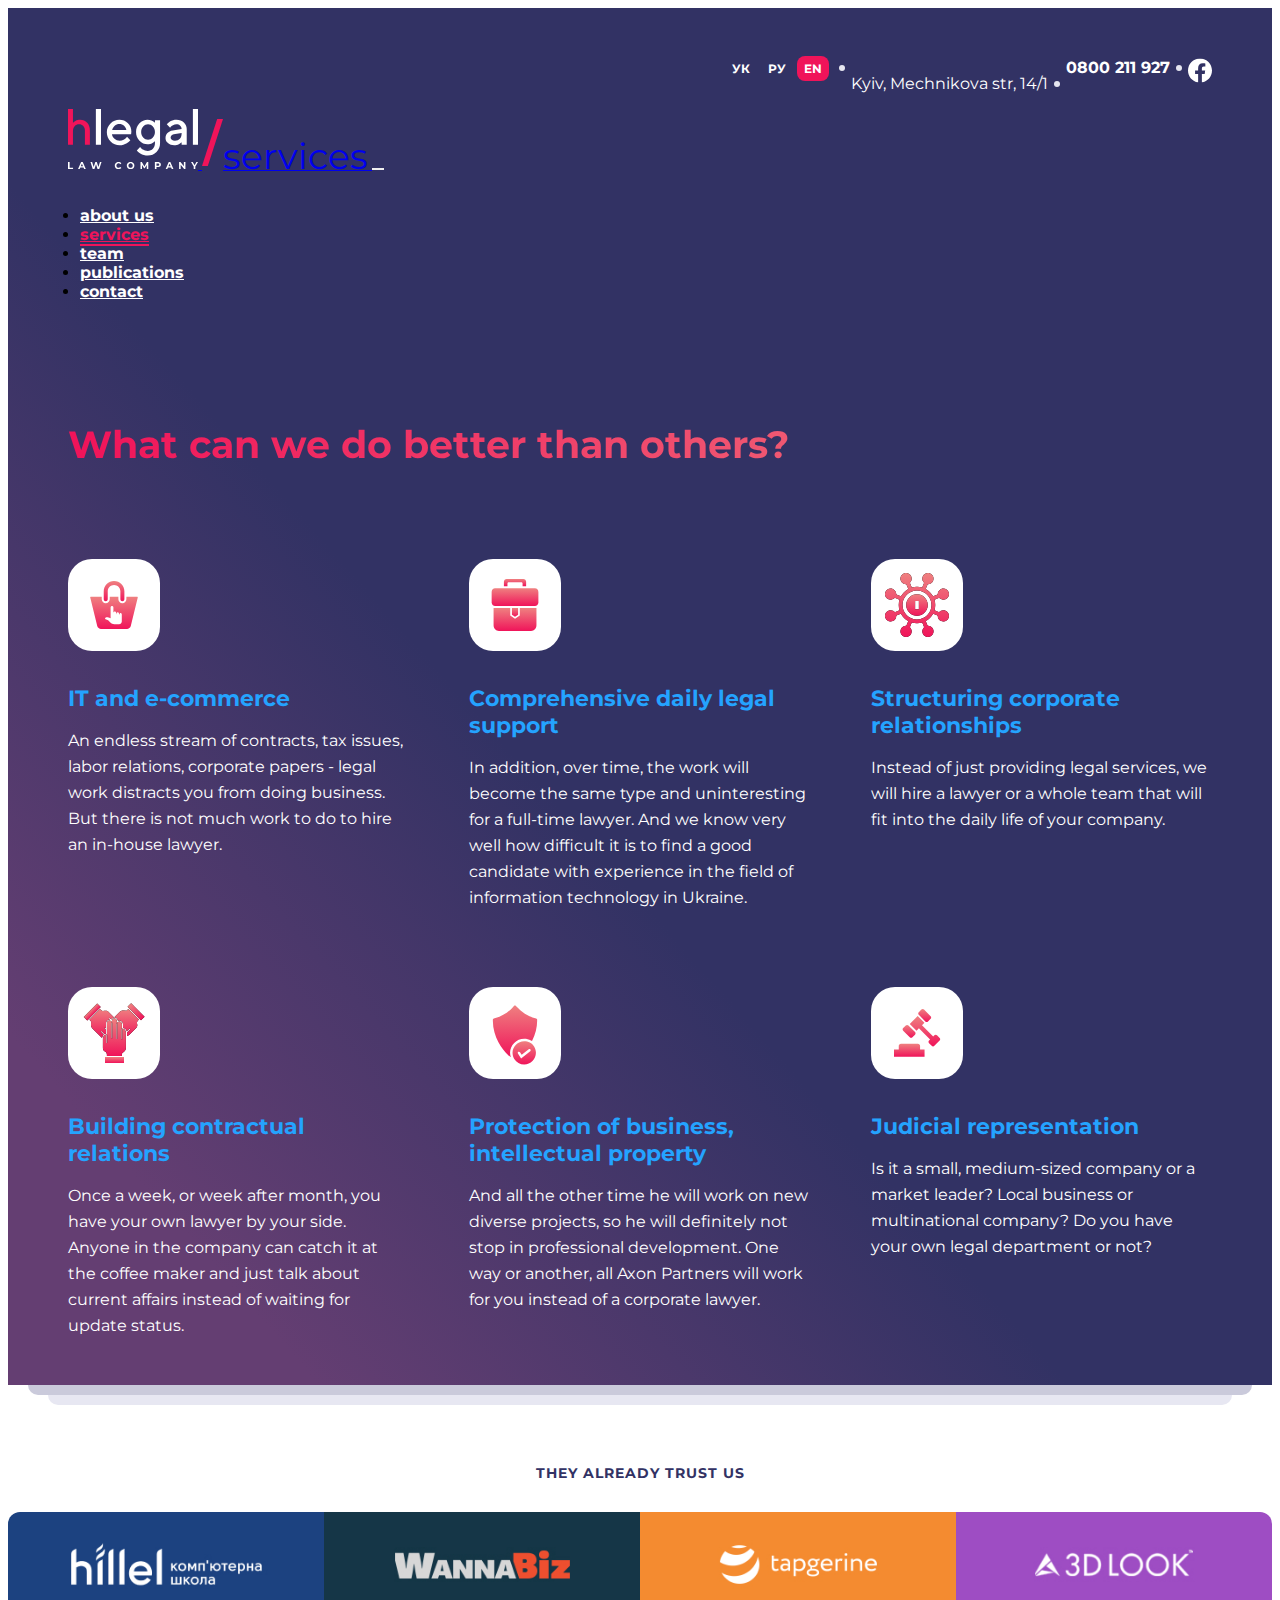
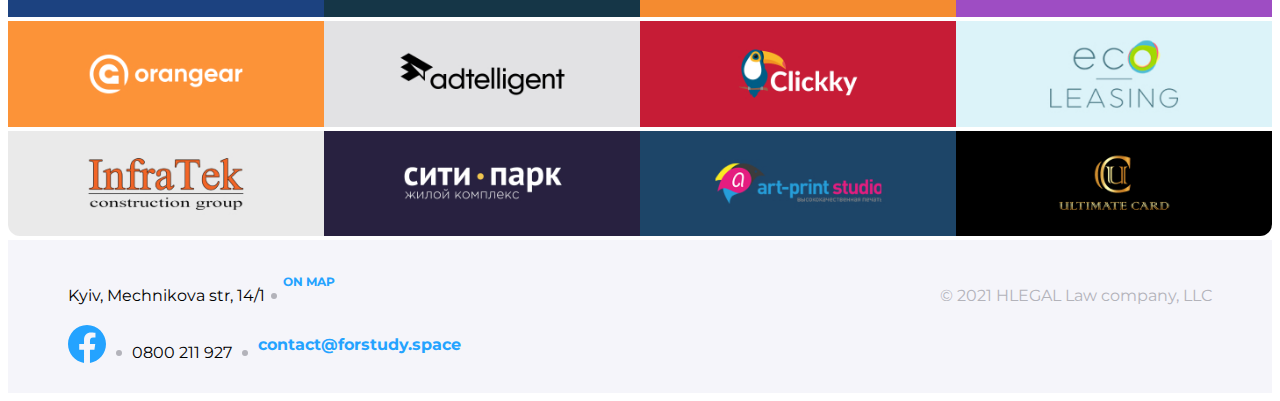
==== services.html @ 60278cc4 "home work" ====
<!doctype html>
<html lang="en">
<head>
    <meta charset="UTF-8">
    <meta name="viewport"
          content="width=device-width, user-scalable=no, initial-scale=1.0, maximum-scale=1.0, minimum-scale=1.0">
    <meta http-equiv="X-UA-Compatible" content="ie=edge">
    <title>Document</title>
</head>
<body>
<!DOCTYPE html>
<html lang="en">

<head>
    <meta charset="UTF-8">
    <meta http-equiv="X-UA-Compatible" content="IE=edge">
    <meta name="viewport" content="width=device-width, initial-scale=1.0">
    <link rel="icon" href="./img/symbol.png">
    <link href="https://cdn.jsdelivr.net/npm/bootstrap@5.1.3/dist/css/bootstrap.min.css" rel="stylesheet"
          integrity="sha384-1BmE4kWBq78iYhFldvKuhfTAU6auU8tT94WrHftjDbrCEXSU1oBoqyl2QvZ6jIW3" crossorigin="anonymous">
    <link rel="stylesheet" href="css/style.min.css">
    <title>Servicespage - Hlegals</title>
</head>

<body>
<section class="main-sect">
    <nav class="navbar navbar-expand-sm navbar-dark">
        <div class="container navbar-container">
            <div class="navbar-top">
                <div class="navbar-lang">
                    <a href="" class="navbar-lang-item">УК</a>
                    <a href="" class="navbar-lang-item">РУ</a>
                    <a href="" class="navbar-lang-item active">EN</a>
                </div>
                <p class="navbar-address">Kyiv, Mechnikova str, 14/1</p>
                <a href="tel:0800 211 927" class="navbar-tel">0800 211 927</a>
                <a href="" class="navbar-fb"><svg width="24" height="25" viewBox="0 0 24 25" fill="none"
                                                  xmlns="http://www.w3.org/2000/svg">
                    <g clip-path="url(#clip0_30718_2871)">
                        <path
                                d="M24 12.5733C24 5.90541 18.6274 0.5 12 0.5C5.37258 0.5 0 5.90541 0 12.5733C0 18.5995 4.38823 23.5943 10.125 24.5V16.0633H7.07813V12.5733H10.125V9.91343C10.125 6.88755 11.9165 5.21615 14.6576 5.21615C15.9705 5.21615 17.3438 5.45195 17.3438 5.45195V8.42313H15.8306C14.3399 8.42313 13.875 9.35379 13.875 10.3086V12.5733H17.2031L16.6711 16.0633H13.875V24.5C19.6118 23.5943 24 18.5995 24 12.5733Z"
                                fill="white" />
                    </g>
                    <defs>
                        <clipPath id="clip0_30718_2871">
                            <rect width="24" height="24" fill="white" transform="translate(0 0.5)" />
                        </clipPath>
                    </defs>
                </svg>
                </a>
            </div>
            <a class="navbar-brand" href="./index.html"><img src="./img/logo-white.svg" class="navbar-main-logo"
                                                             alt="logo">
                <span class="logo-text"><img src="./img/logo-slash.svg" alt="" class="logo-slash">services</span>
            </a>
            <button class="navbar-toggler" type="button" data-bs-toggle="collapse"
                    data-bs-target="#navbarSupportedContent" aria-controls="navbarSupportedContent"
                    aria-expanded="false" aria-label="Toggle navigation">
                <span class="navbar-toggler-icon"></span>
            </button>
            <div class="collapse navbar-collapse" id="navbarSupportedContent">

                <ul class="navbar-nav ms-auto mb-lg-0">
                    <div class="close">
                        <button class="btn-close"></button>
                    </div>
                    <li class="nav-item">
                        <a class="nav-link" href="#">about us</a>
                    </li>
                    <li class="nav-item">
                        <a class="nav-link active" href="#">services</a>
                    </li>
                    <li class="nav-item">
                        <a class="nav-link" href="#">team</a>
                    </li>
                    <li class="nav-item">
                        <a class="nav-link" href="#">publications</a>
                    </li>
                    <li class="nav-item">
                        <a class="nav-link" href="#">contact</a>
                    </li>
                </ul>
            </div>
        </div>
    </nav>
    <div class="services-sect">
        <div class="container">
            <div class="sect-title">
                <h2 class="section-heading">What can we do better than others?</h2>
            </div>
            <div class="services-container">
                <div class="services-container-item">
                    <div class="card">
                        <img src="img/ecommerce.svg" class="card-service" alt="image">
                        <div class="card-body">
                            <a class="title-service" href="./services-entry.html">IT and e-commerce</a>
                            <p class="card-text">An endless stream of contracts, tax issues, labor relations,
                                corporate papers - legal work distracts you from doing business. But there is not
                                much work to do to hire an in-house lawyer.</p>
                        </div>
                    </div>
                </div>
                <div class="services-container-item">
                    <div class="card">
                        <img src="img/support.svg" class="card-service" alt="image">
                        <div class="card-body">
                            <a class="title-service">Comprehensive daily
                                legal support</a>
                            <p class="card-text">In addition, over time, the work will become the same type and
                                uninteresting for a full-time lawyer. And we know very well how difficult it is to
                                find a good candidate with experience in the field of information technology in
                                Ukraine.</p>
                        </div>
                    </div>
                </div>
                <div class="services-container-item">
                    <div class="card">
                        <img src="img/coprorate.svg" class="card-service" alt="image">
                        <div class="card-body">
                            <a class="title-service">Structuring corporate relationships</a>
                            <p class="card-text">Instead of just providing legal services, we will hire a lawyer or
                                a whole team that will fit into the daily life of your company.</p>
                        </div>
                    </div>
                </div>
                <div class="services-container-item">
                    <div class="card">
                        <img src="img/trust.svg" class="card-service" alt="image">
                        <div class="card-body">
                            <a class="title-service">Building contractual relations</a>
                            <p class="card-text">Once a week, or week after month, you have your own lawyer by your
                                side. Anyone in the company can catch it at the coffee maker and just talk about
                                current affairs instead of waiting for update status.</p>
                        </div>
                    </div>
                </div>
                <div class="services-container-item">
                    <div class="card">
                        <img src="img/protection.svg" class="card-service" alt="image">
                        <div class="card-body">
                            <a class="title-service">Protection of business, intellectual property</a>
                            <p class="card-text">And all the other time he will work on new diverse projects, so he
                                will definitely not stop in professional development. One way or another, all Axon
                                Partners will work for you instead of a corporate lawyer.</p>
                        </div>
                    </div>
                </div>
                <div class="services-container-item">
                    <div class="card">
                        <img src="img/court.svg" class="card-service" alt="image">
                        <div class="card-body">
                            <a class="title-service">Judicial representation</a>
                            <p class="card-text">Is it a small, medium-sized company or a market leader? Local
                                business or multinational company? Do you have your own legal department or not?</p>
                        </div>
                    </div>
                </div>
            </div>
        </div>
    </div>
</section>
<div class="bottom">
    <div class="bottom-grey"></div>
    <div class="bottom-lightgrey"></div>
</div>
<section class="clients-sect">
    <h3 class="clients-title">They already trust us</h3>
    <div class="clients-container">
        <a href="" class="clients-item"><img src="img/clients/client_1.jpg" alt=""></a>
        <a href="" class="clients-item"><img src="img/clients/client_2.jpg" alt=""></a>
        <a href="" class="clients-item"><img src="img/clients/client_3.jpg" alt=""></a>
        <a href="" class="clients-item"><img src="img/clients/client_4.jpg" alt=""></a>
        <a href="" class="clients-item"><img src="img/clients/client_5.jpg" alt=""></a>
        <a href="" class="clients-item"><img src="img/clients/client_6.jpg" alt=""></a>
        <a href="" class="clients-item"><img src="img/clients/client_7.jpg" alt=""></a>
        <a href="" class="clients-item"><img src="img/clients/client_8.jpg" alt=""></a>
        <a href="" class="clients-item"><img src="img/clients/client_9.jpg" alt=""></a>
        <a href="" class="clients-item"><img src="img/clients/client_10.jpg" alt=""></a>
        <a href="" class="clients-item"><img src="img/clients/client_11.jpg" alt=""></a>
        <a href="" class="clients-item"><img src="img/clients/client_12.jpg" alt=""></a>
    </div>
</section>
<footer class="footer mt-auto py-3 footer-services">
    <div class="container">
        <hr class="footer-services-line">
        <div class="footer-container">
            <div class="contact-info">
                <div class="footer-address-container">
                    <p class="footer-address">Kyiv, Mechnikova str, 14/1</p>
                    <a href="#" class="subheading">on map</a>
                </div>
                <div class="contacts">
                    <svg width="38" height="38" viewBox="0 0 38 38" fill="none" xmlns="http://www.w3.org/2000/svg">
                        <path
                                d="M38 19.1161C38 8.55857 29.4934 0 19 0C8.50658 0 0 8.55857 0 19.1161C0 28.6575 6.94803 36.5659 16.0312 38V24.6419H11.207V19.1161H16.0312V14.9046C16.0312 10.1136 18.8678 7.46723 23.2078 7.46723C25.2866 7.46723 27.4609 7.84059 27.4609 7.84059V12.545H25.0651C22.7048 12.545 21.9688 14.0185 21.9688 15.5302V19.1161H27.2383L26.3959 24.6419H21.9688V38C31.052 36.5659 38 28.6575 38 19.1161Z"
                                fill="#24A3FF" />
                    </svg>
                    <p class="footer-tel">0800 211 927</p>
                    <a href="#" class="footer-email subheading">contact@forstudy.space</a>
                </div>
            </div>
            <p class="copy">&copy; 2021 HLEGAL Law company, LLC</p>
        </div>
    </div>
</footer>

<script src="https://cdn.jsdelivr.net/npm/bootstrap@5.1.3/dist/js/bootstrap.bundle.min.js"
        integrity="sha384-ka7Sk0Gln4gmtz2MlQnikT1wXgYsOg+OMhuP+IlRH9sENBO0LRn5q+8nbTov4+1p" crossorigin="anonymous">
</script>
<script src="./js/main.js"></script>
</body>

</html>

</body>
</html>
---- css/style.min.css ----
@import url("https://fonts.googleapis.com/css2?family=Montserrat:wght@400;700&display=swap");.navbar{padding-top:50px;width:100%;position:static;margin:0 auto}@media (max-width: 576px){.navbar{margin:0 0 15px;padding-top:0}}.navbar-dark .navbar-nav{padding:12px !important}@media (max-width: 992px){.navbar-dark .navbar-nav{margin-left:-8px !important}}@media (max-width: 576px){.navbar-dark .navbar-nav{margin-left:0 !important}}.navbar-dark .navbar-nav .nav-link{position:relative;color:white;font-weight:700}.navbar-dark .navbar-nav .nav-link:after{display:block;position:absolute;left:0;width:0;height:2px;background-color:#F0145A;content:"";-webkit-transition:width 0.3s ease-out;transition:width 0.3s ease-out}.navbar-dark .navbar-nav .nav-link:hover:after,.navbar-dark .navbar-nav .nav-link:focus:after{width:100%}.navbar-dark .navbar-nav .nav-link:hover{color:#F0145A}.navbar-dark .navbar-toggler{-webkit-box-ordinal-group:3;-ms-flex-order:2;order:2;border:0}.navbar-dark .navbar-toggler-icon{background-image:url("data:image/svg+xml,%3csvg xmlns='http://www.w3.org/2000/svg' viewBox='0 0 30 30'%3e%3cpath stroke='rgba%28255, 255, 255, 1%29' stroke-linecap='round' stroke-miterlimit='10' stroke-width='2' d='M4 7h22M4 15h22M4 23h22'/%3e%3c/svg%3e")}.navbar-brand{z-index:5;-webkit-box-ordinal-group:2;-ms-flex-order:1;order:1;margin-bottom:-70px}@media (max-width: 992px){.navbar-brand{margin-bottom:15px}}.navbar-collapse{-webkit-box-ordinal-group:4;-ms-flex-order:3;order:3}.navbar-lang,.navbar-address,.navbar-tel{color:white}.navbar-lang:after,.navbar-address:after,.navbar-tel:after{content:"";width:6px;height:6px;background-color:#e6e6f0;border-radius:50%;display:inline-block;margin:0 6px;-webkit-transform:translateY(-2px);transform:translateY(-2px)}@media (max-width: 576px){.navbar-lang:after,.navbar-address:after,.navbar-tel:after{display:none}}.navbar-lang:hover,.navbar-address:hover,.navbar-tel:hover{color:#e6e6e6;-webkit-transition:0.3s all ease;transition:0.3s all ease}@media (max-width: 576px){.navbar-address,.navbar-fb{display:none}}.navbar-fb:hover path{fill:#F0145A;-webkit-transition:0.3s all ease;transition:0.3s all ease}.navbar-lang-item{color:white;font-weight:700;text-decoration:none;padding:5px 7px;border-radius:8px;font-size:12px}.navbar-lang-item.active{background-color:#F0145A}.navbar-lang-item:hover{color:white;background:rgba(255,255,255,0.2);border-radius:8px;-webkit-transition:0.3s all ease;transition:0.3s all ease}.navbar-tel{text-decoration:none;font-weight:700}.navbar .navbar-container{-ms-flex-wrap:wrap;flex-wrap:wrap;padding-top:0}@media (max-width: 992px){.navbar .navbar-container{-webkit-box-orient:vertical;-webkit-box-direction:normal;-ms-flex-direction:column;flex-direction:column;-webkit-box-align:start;-ms-flex-align:start;align-items:flex-start}}@media (max-width: 576px){.navbar .navbar-container{-webkit-box-orient:initial;-webkit-box-direction:initial;-ms-flex-direction:initial;flex-direction:initial;padding-right:var(--bs-gutter-x, 0.75rem);padding-left:var(--bs-gutter-x, 0.75rem)}}@media (max-width: 576px){.navbar-main-logo{width:70px}}.navbar-top{-webkit-box-ordinal-group:3;-ms-flex-order:2;order:2;display:-webkit-box;display:-ms-flexbox;display:flex;width:100%;-webkit-box-pack:end;-ms-flex-pack:end;justify-content:flex-end}@media (max-width: 992px){.navbar-top{-webkit-box-ordinal-group:2;-ms-flex-order:1;order:1;-webkit-box-pack:start;-ms-flex-pack:start;justify-content:flex-start;margin-left:-7px}}@media (max-width: 576px){.navbar-top{-webkit-box-pack:justify;-ms-flex-pack:justify;justify-content:space-between;margin-left:0;background:rgba(245,245,250,0.2);padding:13px 15px;margin:0 -12px;width:calc(100% + 26px)}}@media (max-width: 575.98px){.navbar-collapse{position:fixed;width:100%;height:100%;bottom:0;left:0;background-color:#323264;display:-webkit-box;display:-ms-flexbox;display:flex;-webkit-box-pack:center;-ms-flex-pack:center;justify-content:center;-webkit-box-align:end;-ms-flex-align:end;align-items:flex-end;padding:0 8px;opacity:1;z-index:25}}@media (max-width: 575.98px){.navbar-collapse .navbar-nav{background-color:#ffffff;-webkit-box-shadow:0px 15px 80px rgba(40,40,86,0.5);box-shadow:0px 15px 80px rgba(40,40,86,0.5);border-radius:12px 12px 0 0;max-height:60%;height:50%;width:94%}}@media (max-height: 575.98px){.navbar-collapse .navbar-nav{overflow-y:scroll}}@media (max-width: 576px){.navbar-collapse .navbar-nav .nav-item{margin-bottom:15px}}@media (max-width: 575.98px){.navbar-collapse .navbar-nav .nav-link{font-style:normal;font-weight:700;font-size:24px;line-height:29px;text-align:center;color:#24A3FF;background-color:#F5F5FA;border-radius:12px}}@media (max-width: 575.98px){.navbar-collapse .navbar-nav .nav-link:after{display:none}}.navbar-collapse .navbar-nav .active{color:#F0145A !important}@media (min-width: 575.98px){.navbar-collapse .navbar-nav .active:after{display:block;position:absolute;left:0;width:100%;height:2px;background-color:#F0145A;content:""}}@media (max-width: 575.98px){.navbar-collapse .navbar-nav .active{background:#e6e6f0;color:#24A3FF !important}}.close{display:-webkit-box;display:-ms-flexbox;display:flex;-webkit-box-pack:end;-ms-flex-pack:end;justify-content:end}.btn-close{display:none;background-image:url("../img/close.svg") !important;width:32px;height:32px;padding:0;background-repeat:no-repeat;background-position:center;background-size:contain;opacity:1;border:none;z-index:5;opacity:1}@media (max-width: 575.98px){.btn-close{display:-webkit-box;display:-ms-flexbox;display:flex}}.burger-open{overflow:hidden}.home-intro-sect{background-image:linear-gradient(228.57deg, #323264 11.93%, #323264 57.17%, #643e72 87.46%);background-repeat:no-repeat}.home-start{min-height:100vh;background-image:url(../img/symbol.png);background-repeat:no-repeat;background-position:center;background-size:auto 100vh;display:-webkit-box;display:-ms-flexbox;display:flex;-webkit-box-orient:vertical;-webkit-box-direction:normal;-ms-flex-direction:column;flex-direction:column}@media (max-width: 768px){.home-start{background-size:auto 100%}}.home-info{display:-webkit-box;display:-ms-flexbox;display:flex;-webkit-box-pack:center;-ms-flex-pack:center;justify-content:center;-webkit-box-align:center;-ms-flex-align:center;align-items:center}@media (max-width: 991.98px){.home-info{-webkit-box-orient:vertical;-webkit-box-direction:normal;-ms-flex-direction:column;flex-direction:column}}@media (max-width: 991.98px){.home-info .nav{width:100%;-ms-flex-wrap:nowrap;flex-wrap:nowrap;-webkit-box-orient:horizontal !important;-webkit-box-direction:normal !important;-ms-flex-direction:row !important;flex-direction:row !important;overflow:scroll}}.home-info .nav-link{font-weight:700;font-size:38px;line-height:46px;text-align:right;color:#B3B3BA;white-space:nowrap}@media (max-width: 768px){.home-info .nav-link{font-size:30px;line-height:37px}}.home-info .nav-link:hover{color:#F0145A;-webkit-transition:0.3s all ease;transition:0.3s all ease}.home-info .nav-link.active{background:linear-gradient(90.13deg, #ef8080 .84%, #f0145a 99.96%);-webkit-background-clip:text;-webkit-text-fill-color:transparent;background-clip:text;background-color:initial}.home-info .vr{width:4px;opacity:1;background:rgba(255,255,255,0.3);margin:0px 60px}@media (max-width: 991.98px){.home-info .vr{display:none}}.home-info .hr{display:none}@media (max-width: 991.98px){.home-info .hr{display:-webkit-box;display:-ms-flexbox;display:flex;height:4px;max-width:100%;opacity:1;background:rgba(255,255,255,0.3)}}.home-info .info-text{max-width:860px}@media (max-width: 991.98px){.home-info .info-text{width:100%}}@media (max-width: 768px){.home-info .info-text{padding:auto 30px}}.home-info .info-text-title{font-style:normal;font-weight:700;font-size:30px;line-height:37px;color:#ffffff}@media (max-width: 768px){.home-info .info-text-title{font-size:20px;line-height:24px}}.home-info .info-text-subtitle{font-style:normal;font-weight:400;font-size:19px;line-height:30px;color:#ffffff}.title{font-style:normal;font-weight:700;font-size:38px;line-height:46px;text-align:center;color:#ffffff;margin:auto auto 60px}@media (max-width: 992.98px){.title{margin:auto auto 150px}}@media (max-width: 576px){.title{width:315px;margin:auto auto 90px}}.button{margin:auto auto 30px auto}.button:hover{cursor:pointer}.button svg:hover circle{stroke:#F0145A;-webkit-transition:0.3s all ease;transition:0.3s all ease}.button svg:hover path{stroke:#F0145A;-webkit-transition:0.3s all ease;transition:0.3s all ease}.services-sect{padding-bottom:30px}.services-sect .sect-title{padding:0 0 60px}@media (max-width: 576px){.services-sect .sect-title{padding:0 0 30px}}.services-container{display:-ms-grid;display:grid;-ms-grid-columns:(minmax(260px, 1fr))[3];grid-template-columns:repeat(3, minmax(260px, 1fr));gap:60px}@media (max-width: 1024px){.services-container{-ms-grid-columns:(1fr)[2];grid-template-columns:repeat(2, 1fr)}}@media (max-width: 768px){.services-container{-ms-grid-columns:1fr;grid-template-columns:1fr}}.services-container .card{background-color:inherit}.services-container .card-service{width:92px}.services-container .card-body{padding:30px 0 0}.services-container .card-body .title-service{font-style:normal;font-weight:700;font-size:22px;line-height:27px;color:#24A3FF;text-decoration:none}.services-container .card-body .title-service:hover{cursor:pointer;color:#F0145A;-webkit-transition:0.3s all ease;transition:0.3s all ease}.services-container .card-text{font-style:normal;font-weight:400;font-size:16px;line-height:26px;color:#ffffff}.bottom-grey{height:10px;margin:0 20px;background-color:#cacadb;border-radius:0px 0px 12px 12px}.bottom-lightgrey{height:10px;margin:0 40px;background:#e7e7f2;border-radius:0px 0px 12px 12px}.carousel-inner{border-radius:12px}.home-slider-sect .carousel-item{background-color:#F5F5FA}.slider-row{display:-webkit-box;display:-ms-flexbox;display:flex}@media (max-width: 768px){.slider-row{-webkit-box-orient:vertical;-webkit-box-direction:normal;-ms-flex-direction:column;flex-direction:column}}.slider-text{padding:30px}@media (max-width: 1280px){.slider-text{max-width:65%}}@media (max-width: 768px){.slider-text{max-width:100%}}.slider-text-name{font-weight:700;font-size:16px;color:#b3b3ba;margin-bottom:0}.slider-text-role{font-weight:400;font-size:14px;color:#b3b3ba;margin-top:0}.slider-img{position:relative;overflow:hidden;width:100%}@media (max-width: 768px){.slider-img{height:500px}}.slider-img img{position:absolute;top:50%;left:50%;width:100%;-webkit-transform:translate(-50%, -50%);transform:translate(-50%, -50%)}@media (max-width: 768px){.slider-img img{-webkit-transform:translate(-50%, -50%) scale(1);transform:translate(-50%, -50%) scale(1)}}@media (max-width: 420px){.slider-img img{-webkit-transform:translate(-50%, -50%);transform:translate(-50%, -50%)}}.active{opacity:1 !important}.carousel-indicators{position:static;margin:30px 0}.carousel-indicators [data-bs-target]{background:#24a3ff;opacity:0.2;width:16px;height:16px;border-radius:50px;border-top:0px solid transparent;border-bottom:0px solid transparent;margin:0 7px}.clients-sect{margin-top:60px;text-align:center}.clients-title{font-style:normal;font-weight:700;font-size:14px;line-height:17px;letter-spacing:1px;text-transform:uppercase;color:#323264;margin-bottom:30px}.clients-container{max-width:1440px;margin:0 auto;display:-ms-grid;display:grid;-ms-grid-columns:(1fr)[4];grid-template-columns:repeat(4, 1fr)}@media (max-width: 768px){.clients-container{-ms-grid-columns:(1fr)[3];grid-template-columns:repeat(3, 1fr)}}@media (max-width: 576px){.clients-container{-ms-grid-columns:1fr;grid-template-columns:1fr}}@media (max-width: 420px){.clients-container{-ms-grid-columns:(1fr)[1];grid-template-columns:repeat(1, 1fr)}}.clients-container .clients-item:nth-of-type(1) img{border-top-left-radius:12px}.clients-container .clients-item:nth-of-type(4) img{border-top-right-radius:12px}.clients-container .clients-item:nth-of-type(9) img{border-bottom-left-radius:12px}.clients-container .clients-item:nth-of-type(12) img{border-bottom-right-radius:12px}.clients-container .clients-item img{width:100%}.public-sect{background-color:#F5F5FA}.public-sect .sect-title{margin-bottom:30px}.public-row{display:-ms-grid;display:grid;gap:30px;-ms-grid-columns:(minmax(260px, 1fr))[auto-fit];grid-template-columns:repeat(auto-fit, minmax(260px, 1fr))}@media (max-width: 574px){.public-row{display:-webkit-box;display:-ms-flexbox;display:flex;-webkit-box-orient:vertical;-webkit-box-direction:normal;-ms-flex-direction:column;flex-direction:column}}.card{padding:0;border-radius:8px;border:0}.card-body{padding:30px}.card hr{height:4px;max-width:100%;opacity:1;background:#e6e6f0;border-radius:2px}@media (max-width: 991.98px){.card:nth-of-type(3){grid-column:-3/-1}}.subheading-public{font-size:14px;color:#24a3ff;font-weight:700;text-decoration:none}.subheading-public:hover{cursor:pointer;color:#F0145A;-webkit-transition:0.3s all ease;transition:0.3s all ease}.data-text{color:#B3B3BA;font-weight:700;font-size:12px;line-height:15px;letter-spacing:1px;text-transform:uppercase}.card-text{font-weight:400;font-size:14px;line-height:22px;color:#000000}.navbar{margin:0}.service{max-width:1360px;margin:0 auto;padding:0 60px}@media (max-width: 576px){.service{padding:0 30px}}.service-container{display:-webkit-box;display:-ms-flexbox;display:flex;-webkit-box-orient:vertical;-webkit-box-direction:normal;-ms-flex-direction:column;flex-direction:column;-webkit-box-pack:center;-ms-flex-pack:center;justify-content:center;-webkit-box-align:center;-ms-flex-align:center;align-items:center;gap:28px}.service-text{font-style:normal;font-weight:400;font-size:19px;line-height:30px;color:#ffffff;text-align:center}.service-area-container{margin-top:60px;border-top:4px solid rgba(255,255,255,0.5);padding-bottom:60px}.service-area-text{font-style:normal;font-weight:700;font-size:22px;line-height:27px;color:#ffffff;margin-top:34px;margin-bottom:0}.service-button{width:208px;height:56px;background:#24A3FF;-webkit-box-shadow:0px 0px 20px rgba(36,163,255,0.5);box-shadow:0px 0px 20px rgba(36,163,255,0.5);border-radius:12px;display:-webkit-box;display:-ms-flexbox;display:flex;-webkit-box-align:center;-ms-flex-align:center;align-items:center;-webkit-box-pack:center;-ms-flex-pack:center;justify-content:center;font-style:normal;font-weight:700;font-size:16px;line-height:20px;color:#ffffff;cursor:pointer}.service-button-modal{width:208px;height:56px;background:#24A3FF;-webkit-box-shadow:0px 0px 20px rgba(36,163,255,0.5);box-shadow:0px 0px 20px rgba(36,163,255,0.5);border-radius:12px;display:-webkit-box;display:-ms-flexbox;display:flex;-webkit-box-align:center;-ms-flex-align:center;align-items:center;-webkit-box-pack:center;-ms-flex-pack:center;justify-content:center;font-style:normal;font-weight:700;font-size:16px;line-height:20px;color:#ffffff;cursor:pointer}.service-in-this-area{display:-webkit-box;display:-ms-flexbox;display:flex;gap:60px;-webkit-box-pack:justify;-ms-flex-pack:justify;justify-content:space-between}@media (max-width: 576px){.service-in-this-area{-webkit-box-orient:vertical;-webkit-box-direction:normal;-ms-flex-flow:column;flex-flow:column;gap:30px}}.service-in-this-area .service-area-list{display:-webkit-box;display:-ms-flexbox;display:flex;-webkit-box-orient:vertical;-webkit-box-direction:normal;-ms-flex-direction:column;flex-direction:column;gap:15px;position:relative;padding-left:14px !important;max-width:650px}.service-in-this-area .service-area-list-item{list-style:none;font-style:normal;font-weight:400;font-size:18px;line-height:26px;color:#ffffff;display:-webkit-box;display:-ms-flexbox;display:flex}.service-in-this-area .service-area-list-item::after{position:absolute;content:"";width:6px;height:6px;background-color:#F0145A;border-radius:50%;left:0;margin-top:10px}.content{display:-webkit-box;display:-ms-flexbox;display:flex;-webkit-box-orient:vertical;-webkit-box-direction:normal;-ms-flex-flow:column;flex-flow:column;-webkit-box-pack:center;-ms-flex-pack:center;justify-content:center}.service-modal-window{position:fixed;width:100%;height:100%;top:0;left:0;background-color:#323264;opacity:1;z-index:11;display:none}.service-modal-window.opened{display:-webkit-box;display:-ms-flexbox;display:flex}.service-modal-window .content{background-color:#f5f5fa;-webkit-box-shadow:0px 15px 80px rgba(40,40,86,0.5);box-shadow:0px 15px 80px rgba(40,40,86,0.5);border-radius:12px;padding:30px;width:650px;margin:auto}@media (max-width: 576px){.service-modal-window .content{padding:30px;-webkit-box-shadow:none;box-shadow:none;height:100%;border-radius:0}}.service-modal-window .content .service-title{display:-webkit-box;display:-ms-flexbox;display:flex;-webkit-box-pack:justify;-ms-flex-pack:justify;justify-content:space-between}.service-modal-window .content .close-button{cursor:pointer;height:32px}.service-modal-window .content .close-button:hover{background-color:#e6e6f0;border-radius:8px}.service-modal-window .content .subtitle{font-style:normal;font-weight:700;font-size:14px;line-height:17px;letter-spacing:1px;text-transform:uppercase;color:#B3B3BA;padding:30px 0 15px}.service-modal-window .content input{width:100%;border:1px solid #ffffff;-webkit-box-sizing:border-box;box-sizing:border-box;border-radius:8px;padding-left:15px;padding-top:15px;padding-bottom:15px}.service-modal-window .content input::-webkit-input-placeholder{font-style:normal;font-weight:400;font-size:16px;line-height:26px;color:#b3b3ba}.service-modal-window .content input:-ms-input-placeholder{font-style:normal;font-weight:400;font-size:16px;line-height:26px;color:#b3b3ba}.service-modal-window .content input::-ms-input-placeholder{font-style:normal;font-weight:400;font-size:16px;line-height:26px;color:#b3b3ba}.service-modal-window .content input::placeholder{font-style:normal;font-weight:400;font-size:16px;line-height:26px;color:#b3b3ba}.service-modal-window .content input:nth-of-type(1){margin-top:30px}.service-modal-window .content input:nth-of-type(3){margin-top:15px}.service-modal-window .content input:nth-of-type(4){margin-top:15px;border:none}.service-modal-window .content textarea{resize:none;width:100%;height:130px;margin-top:15px;border:1px solid #ffffff;-webkit-box-sizing:border-box;box-sizing:border-box;border-radius:8px;padding-top:15px;padding-left:15px}.service-modal-window .content textarea::-webkit-input-placeholder{font-style:normal;font-weight:400;font-size:16px;line-height:26px;color:#b3b3ba}.service-modal-window .content textarea:-ms-input-placeholder{font-style:normal;font-weight:400;font-size:16px;line-height:26px;color:#b3b3ba}.service-modal-window .content textarea::-ms-input-placeholder{font-style:normal;font-weight:400;font-size:16px;line-height:26px;color:#b3b3ba}.service-modal-window .content textarea::placeholder{font-style:normal;font-weight:400;font-size:16px;line-height:26px;color:#b3b3ba}.service-open{overflow:hidden}.main-sect{background-image:linear-gradient(228.57deg, #323264 11.93%, #323264 57.17%, #643e72 87.46%);background-repeat:no-repeat}.logo-slash{-webkit-transform:translateY(-3px);transform:translateY(-3px)}@media (max-width: 576px){.logo-slash{width:12px;height:26px}}.logo-text{font-style:normal;font-weight:400;font-size:36px;line-height:44px}@media (max-width: 576px){.logo-text{font-weight:400;font-size:20px;line-height:24px}}.footer-services{padding:30px 0 !important}@media (min-width: 1920px){.footer-services{margin-top:60px !important}}.footer-services-line{display:none}.footer-services-container{padding-top:30px}.footer{background-color:#F5F5FA}.footer .container{padding-top:0}.footer .footer-container{display:-webkit-box;display:-ms-flexbox;display:flex;-webkit-box-pack:justify;-ms-flex-pack:justify;justify-content:space-between}@media (max-width: 768px){.footer .footer-container{-webkit-box-orient:vertical;-webkit-box-direction:normal;-ms-flex-direction:column;flex-direction:column;-webkit-box-align:center;-ms-flex-align:center;align-items:center}}.footer-line{border:0;border-top:2px solid #e6e6f0;height:1px;background-color:initial;opacity:1}.footer-address{margin-bottom:0}.footer-address:after{content:"";width:6px;height:6px;background-color:#b3b3ba;border-radius:50%;display:inline-block;margin:0 6px;-webkit-transform:translateY(-2px);transform:translateY(-2px)}@media (max-width: 768px){.footer-address:after{display:none}}.footer-address-container{display:-webkit-box;display:-ms-flexbox;display:flex;margin-bottom:20px}@media (max-width: 768px){.footer-address-container{-webkit-box-orient:vertical;-webkit-box-direction:normal;-ms-flex-direction:column;flex-direction:column;-webkit-box-align:center;-ms-flex-align:center;align-items:center;gap:10px}}.footer-address-container a{font-size:12px;-webkit-transform:translateY(4px);transform:translateY(4px)}.contacts{display:-webkit-box;display:-ms-flexbox;display:flex;-webkit-box-align:center;-ms-flex-align:center;align-items:center}@media (max-width: 768px){.contacts{-webkit-box-orient:vertical;-webkit-box-direction:normal;-ms-flex-direction:column;flex-direction:column;gap:10px}}.contacts svg:hover{cursor:pointer}.contacts svg:hover path{fill:#F0145A;-webkit-transition:.3s all ease;transition:.3s all ease}.contacts .footer-tel,.contacts .footer-email{font-size:16px;margin-bottom:0}.contacts .footer-tel::after,.contacts .footer-tel::before{content:"";width:6px;height:6px;background-color:#b3b3ba;border-radius:50%;display:inline-block;margin:0 10px;-webkit-transform:translateY(-2px);transform:translateY(-2px)}@media (max-width: 768px){.contacts .footer-tel::after,.contacts .footer-tel::before{display:none}}.contacts .footer-email{text-transform:none}.copy{color:#B3B3BA;font-weight:400;font-size:16px;line-height:20px}@media (max-width: 768px){.copy{margin-top:30px}}*{font-family:"Montserrat", sans-serif}.container{margin:0;padding:60px 60px 0}@media (max-width: 576px){.container{padding:30px 30px 0}}@media (max-width: 1920px){.container{max-width:100%}}@media (min-width: 1920px){.container{max-width:1600px;margin:0 auto}}.subheading{font-size:14px;color:#24A3FF;font-weight:700;text-decoration:none;text-transform:uppercase}.subheading-arrow{-webkit-transform:translateY(-1px);transform:translateY(-1px)}.subheading:hover{color:#F0145A;-webkit-transition:0.3s all ease;transition:0.3s all ease}.subheading:hover path{stroke:#F0145A;-webkit-transition:0.3s all ease;transition:0.3s all ease}.section-heading{font-size:38px;color:#F0145A;font-weight:700;background:linear-gradient(90.13deg, #f0145a .84%, #ef8080 99.96%);-webkit-background-clip:text;-webkit-text-fill-color:transparent;background-clip:text;word-wrap:break-word}@media (max-width: 768px){.section-heading{font-size:30px;line-height:37px}}#scroll-home{scroll-behavior:smooth}
/*# sourceMappingURL=style.min.css.map */
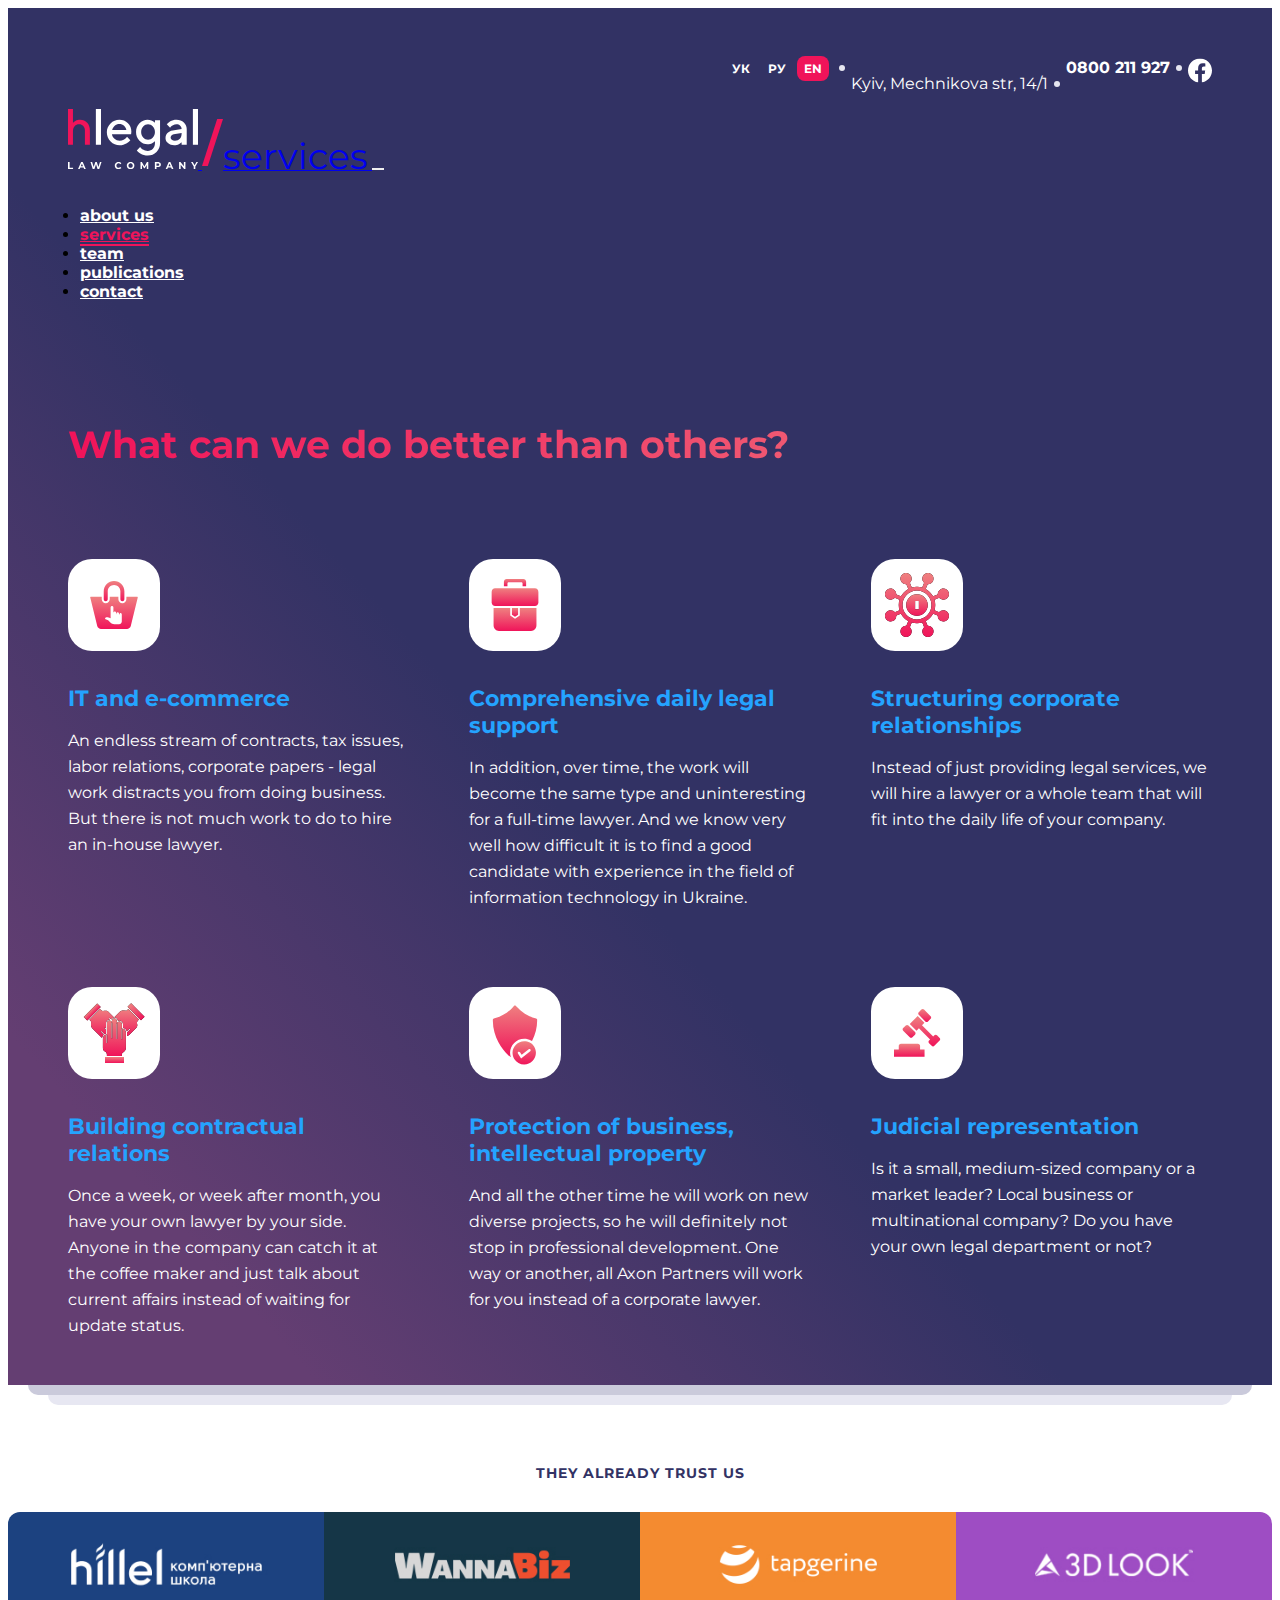
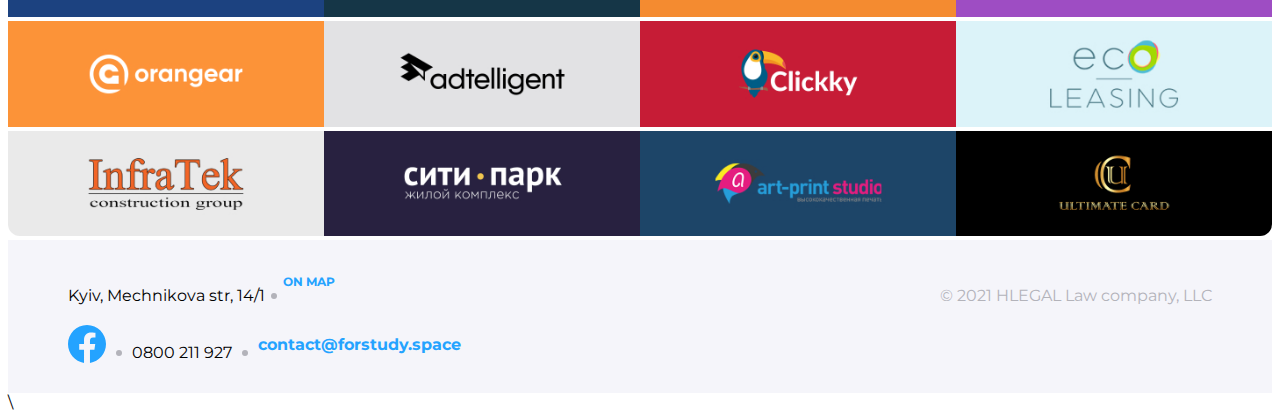
==== commit 5ce67cc9: "home work" ====
--- a/services.html
+++ b/services.html
@@ -202,7 +202,8 @@
             <p class="copy">&copy; 2021 HLEGAL Law company, LLC</p>
         </div>
     </div>
-</footer>
+</footer>\
+<div></div>
 
 <script src="https://cdn.jsdelivr.net/npm/bootstrap@5.1.3/dist/js/bootstrap.bundle.min.js"
         integrity="sha384-ka7Sk0Gln4gmtz2MlQnikT1wXgYsOg+OMhuP+IlRH9sENBO0LRn5q+8nbTov4+1p" crossorigin="anonymous">
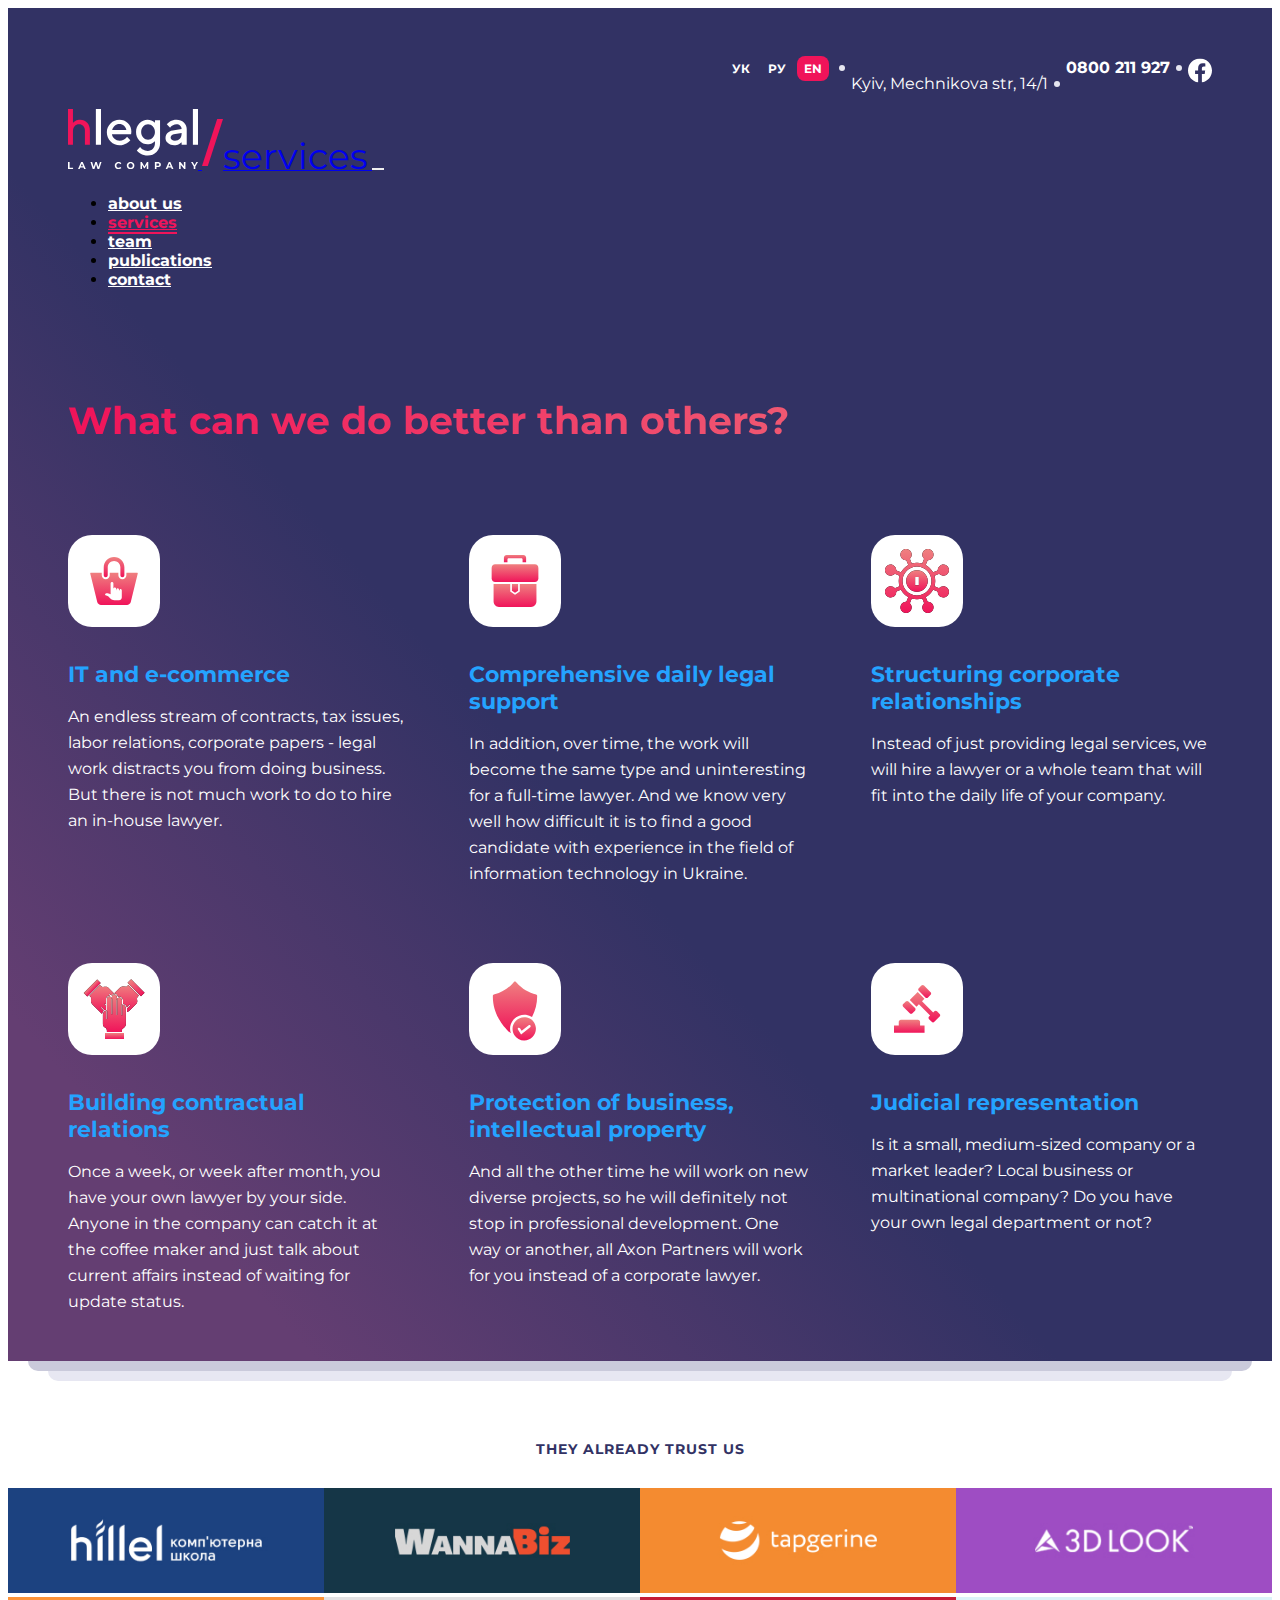
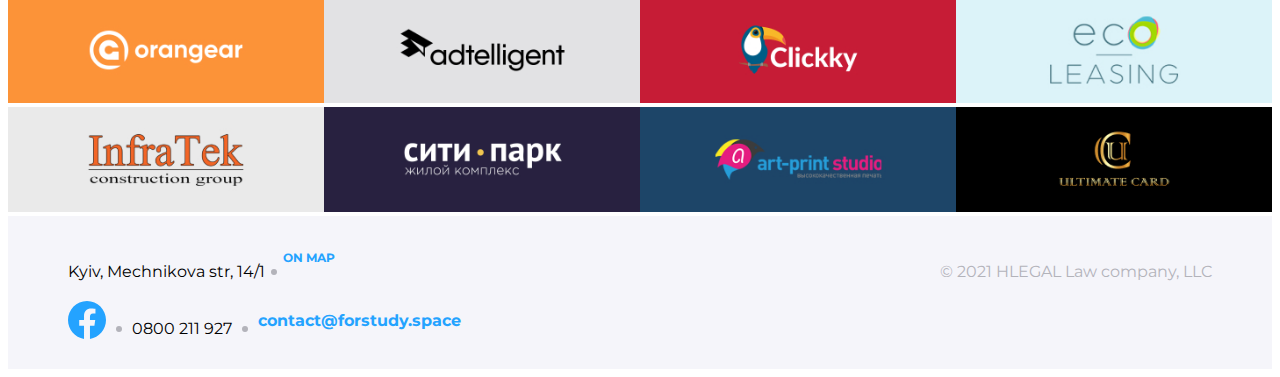
==== commit a31d7247: "HOME WORK" ====
--- a/services.html
+++ b/services.html
@@ -1,13 +1,3 @@
-<!doctype html>
-<html lang="en">
-<head>
-    <meta charset="UTF-8">
-    <meta name="viewport"
-          content="width=device-width, user-scalable=no, initial-scale=1.0, maximum-scale=1.0, minimum-scale=1.0">
-    <meta http-equiv="X-UA-Compatible" content="ie=edge">
-    <title>Document</title>
-</head>
-<body>
 <!DOCTYPE html>
 <html lang="en">
 
@@ -17,201 +7,197 @@
     <meta name="viewport" content="width=device-width, initial-scale=1.0">
     <link rel="icon" href="./img/symbol.png">
     <link href="https://cdn.jsdelivr.net/npm/bootstrap@5.1.3/dist/css/bootstrap.min.css" rel="stylesheet"
-          integrity="sha384-1BmE4kWBq78iYhFldvKuhfTAU6auU8tT94WrHftjDbrCEXSU1oBoqyl2QvZ6jIW3" crossorigin="anonymous">
+        integrity="sha384-1BmE4kWBq78iYhFldvKuhfTAU6auU8tT94WrHftjDbrCEXSU1oBoqyl2QvZ6jIW3" crossorigin="anonymous">
     <link rel="stylesheet" href="css/style.min.css">
     <title>Servicespage - Hlegals</title>
 </head>
 
 <body>
-<section class="main-sect">
-    <nav class="navbar navbar-expand-sm navbar-dark">
-        <div class="container navbar-container">
-            <div class="navbar-top">
-                <div class="navbar-lang">
-                    <a href="" class="navbar-lang-item">УК</a>
-                    <a href="" class="navbar-lang-item">РУ</a>
-                    <a href="" class="navbar-lang-item active">EN</a>
-                </div>
-                <p class="navbar-address">Kyiv, Mechnikova str, 14/1</p>
-                <a href="tel:0800 211 927" class="navbar-tel">0800 211 927</a>
-                <a href="" class="navbar-fb"><svg width="24" height="25" viewBox="0 0 24 25" fill="none"
-                                                  xmlns="http://www.w3.org/2000/svg">
-                    <g clip-path="url(#clip0_30718_2871)">
-                        <path
-                                d="M24 12.5733C24 5.90541 18.6274 0.5 12 0.5C5.37258 0.5 0 5.90541 0 12.5733C0 18.5995 4.38823 23.5943 10.125 24.5V16.0633H7.07813V12.5733H10.125V9.91343C10.125 6.88755 11.9165 5.21615 14.6576 5.21615C15.9705 5.21615 17.3438 5.45195 17.3438 5.45195V8.42313H15.8306C14.3399 8.42313 13.875 9.35379 13.875 10.3086V12.5733H17.2031L16.6711 16.0633H13.875V24.5C19.6118 23.5943 24 18.5995 24 12.5733Z"
-                                fill="white" />
-                    </g>
-                    <defs>
-                        <clipPath id="clip0_30718_2871">
-                            <rect width="24" height="24" fill="white" transform="translate(0 0.5)" />
-                        </clipPath>
-                    </defs>
-                </svg>
+    <section class="main-sect">
+        <nav class="navbar navbar-expand-sm navbar-dark">
+            <div class="container navbar-container">
+                <div class="navbar-top">
+                    <div class="navbar-lang">
+                        <a href="" class="navbar-lang-item">УК</a>
+                        <a href="" class="navbar-lang-item">РУ</a>
+                        <a href="" class="navbar-lang-item active">EN</a>
+                    </div>
+                    <p class="navbar-address">Kyiv, Mechnikova str, 14/1</p>
+                    <a href="tel:0800 211 927" class="navbar-tel">0800 211 927</a>
+                    <a href="" class="navbar-fb"><svg width="24" height="25" viewBox="0 0 24 25" fill="none"
+                            xmlns="http://www.w3.org/2000/svg">
+                            <g clip-path="url(#clip0_30718_2871)">
+                                <path
+                                    d="M24 12.5733C24 5.90541 18.6274 0.5 12 0.5C5.37258 0.5 0 5.90541 0 12.5733C0 18.5995 4.38823 23.5943 10.125 24.5V16.0633H7.07813V12.5733H10.125V9.91343C10.125 6.88755 11.9165 5.21615 14.6576 5.21615C15.9705 5.21615 17.3438 5.45195 17.3438 5.45195V8.42313H15.8306C14.3399 8.42313 13.875 9.35379 13.875 10.3086V12.5733H17.2031L16.6711 16.0633H13.875V24.5C19.6118 23.5943 24 18.5995 24 12.5733Z"
+                                    fill="white" />
+                            </g>
+                            <defs>
+                                <clipPath id="clip0_30718_2871">
+                                    <rect width="24" height="24" fill="white" transform="translate(0 0.5)" />
+                                </clipPath>
+                            </defs>
+                        </svg>
+                    </a>
+                </div>
+                <a class="navbar-brand" href="./index.html"><img src="./img/logo-white.svg" class="navbar-main-logo"
+                        alt="logo">
+                    <span class="logo-text"><img src="./img/logo-slash.svg" alt="" class="logo-slash">services</span>
                 </a>
-            </div>
-            <a class="navbar-brand" href="./index.html"><img src="./img/logo-white.svg" class="navbar-main-logo"
-                                                             alt="logo">
-                <span class="logo-text"><img src="./img/logo-slash.svg" alt="" class="logo-slash">services</span>
-            </a>
-            <button class="navbar-toggler" type="button" data-bs-toggle="collapse"
+                <button class="navbar-toggler" type="button" data-bs-toggle="collapse"
                     data-bs-target="#navbarSupportedContent" aria-controls="navbarSupportedContent"
                     aria-expanded="false" aria-label="Toggle navigation">
-                <span class="navbar-toggler-icon"></span>
-            </button>
-            <div class="collapse navbar-collapse" id="navbarSupportedContent">
-
-                <ul class="navbar-nav ms-auto mb-lg-0">
-                    <div class="close">
+                    <span class="navbar-toggler-icon"></span>
+                </button>
+                <div class="collapse navbar-collapse" id="navbarSupportedContent">
+                    
+                    <ul class="navbar-nav ms-auto mb-lg-0">
+                        <div class="close">
                         <button class="btn-close"></button>
                     </div>
-                    <li class="nav-item">
-                        <a class="nav-link" href="#">about us</a>
-                    </li>
-                    <li class="nav-item">
-                        <a class="nav-link active" href="#">services</a>
-                    </li>
-                    <li class="nav-item">
-                        <a class="nav-link" href="#">team</a>
-                    </li>
-                    <li class="nav-item">
-                        <a class="nav-link" href="#">publications</a>
-                    </li>
-                    <li class="nav-item">
-                        <a class="nav-link" href="#">contact</a>
-                    </li>
-                </ul>
+                        <li class="nav-item">
+                            <a class="nav-link" href="#">about us</a>
+                        </li>
+                        <li class="nav-item">
+                            <a class="nav-link active" href="./services.html">services</a>
+                        </li>
+                        <li class="nav-item">
+                            <a class="nav-link" href="./team.html">team</a>
+                        </li>
+                        <li class="nav-item">
+                            <a class="nav-link" href="./publications.html">publications</a>
+                        </li>
+                        <li class="nav-item">
+                            <a class="nav-link" href="#">contact</a>
+                        </li>
+                    </ul>
+                </div>
+            </div>
+        </nav>
+        <div class="services-sect">
+            <div class="container">
+                <div class="sect-title">
+                    <h2 class="section-heading">What can we do better than others?</h2>
+                </div>
+                <div class="services-container">
+                    <div class="services-container-item">
+                        <div class="card">
+                            <img src="img/ecommerce.svg" class="card-service" alt="image">
+                            <div class="card-body">
+                                <a class="title-service" href="./services-entry.html">IT and e-commerce</a>
+                                <p class="card-text">An endless stream of contracts, tax issues, labor relations,
+                                    corporate papers - legal work distracts you from doing business. But there is not
+                                    much work to do to hire an in-house lawyer.</p>
+                            </div>
+                        </div>
+                    </div>
+                    <div class="services-container-item">
+                        <div class="card">
+                            <img src="img/support.svg" class="card-service" alt="image">
+                            <div class="card-body">
+                                <a class="title-service">Comprehensive daily
+                                    legal support</a>
+                                <p class="card-text">In addition, over time, the work will become the same type and
+                                    uninteresting for a full-time lawyer. And we know very well how difficult it is to
+                                    find a good candidate with experience in the field of information technology in
+                                    Ukraine.</p>
+                            </div>
+                        </div>
+                    </div>
+                    <div class="services-container-item">
+                        <div class="card">
+                            <img src="img/coprorate.svg" class="card-service" alt="image">
+                            <div class="card-body">
+                                <a class="title-service">Structuring corporate relationships</a>
+                                <p class="card-text">Instead of just providing legal services, we will hire a lawyer or
+                                    a whole team that will fit into the daily life of your company.</p>
+                            </div>
+                        </div>
+                    </div>
+                    <div class="services-container-item">
+                        <div class="card">
+                            <img src="img/trust.svg" class="card-service" alt="image">
+                            <div class="card-body">
+                                <a class="title-service">Building contractual relations</a>
+                                <p class="card-text">Once a week, or week after month, you have your own lawyer by your
+                                    side. Anyone in the company can catch it at the coffee maker and just talk about
+                                    current affairs instead of waiting for update status.</p>
+                            </div>
+                        </div>
+                    </div>
+                    <div class="services-container-item">
+                        <div class="card">
+                            <img src="img/protection.svg" class="card-service" alt="image">
+                            <div class="card-body">
+                                <a class="title-service">Protection of business, intellectual property</a>
+                                <p class="card-text">And all the other time he will work on new diverse projects, so he
+                                    will definitely not stop in professional development. One way or another, all Axon
+                                    Partners will work for you instead of a corporate lawyer.</p>
+                            </div>
+                        </div>
+                    </div>
+                    <div class="services-container-item">
+                        <div class="card">
+                            <img src="img/court.svg" class="card-service" alt="image">
+                            <div class="card-body">
+                                <a class="title-service">Judicial representation</a>
+                                <p class="card-text">Is it a small, medium-sized company or a market leader? Local
+                                    business or multinational company? Do you have your own legal department or not?</p>
+                            </div>
+                        </div>
+                    </div>
+                </div>
             </div>
         </div>
-    </nav>
-    <div class="services-sect">
+    </section>
+    <div class="bottom">
+        <div class="bottom-grey"></div>
+        <div class="bottom-lightgrey"></div>
+    </div>
+    <section class="clients-sect">
+        <h3 class="clients-title">They already trust us</h3>
+        <div class="clients-container">
+            <a href="" class="clients-item"><img src="img/clients/client_1.jpg" alt=""></a>
+            <a href="" class="clients-item"><img src="img/clients/client_2.jpg" alt=""></a>
+            <a href="" class="clients-item"><img src="img/clients/client_3.jpg" alt=""></a>
+            <a href="" class="clients-item"><img src="img/clients/client_4.jpg" alt=""></a>
+            <a href="" class="clients-item"><img src="img/clients/client_5.jpg" alt=""></a>
+            <a href="" class="clients-item"><img src="img/clients/client_6.jpg" alt=""></a>
+            <a href="" class="clients-item"><img src="img/clients/client_7.jpg" alt=""></a>
+            <a href="" class="clients-item"><img src="img/clients/client_8.jpg" alt=""></a>
+            <a href="" class="clients-item"><img src="img/clients/client_9.jpg" alt=""></a>
+            <a href="" class="clients-item"><img src="img/clients/client_10.jpg" alt=""></a>
+            <a href="" class="clients-item"><img src="img/clients/client_11.jpg" alt=""></a>
+            <a href="" class="clients-item"><img src="img/clients/client_12.jpg" alt=""></a>
+        </div>
+    </section>
+    <footer class="footer mt-auto py-3 footer-services">
         <div class="container">
-            <div class="sect-title">
-                <h2 class="section-heading">What can we do better than others?</h2>
-            </div>
-            <div class="services-container">
-                <div class="services-container-item">
-                    <div class="card">
-                        <img src="img/ecommerce.svg" class="card-service" alt="image">
-                        <div class="card-body">
-                            <a class="title-service" href="./services-entry.html">IT and e-commerce</a>
-                            <p class="card-text">An endless stream of contracts, tax issues, labor relations,
-                                corporate papers - legal work distracts you from doing business. But there is not
-                                much work to do to hire an in-house lawyer.</p>
-                        </div>
-                    </div>
-                </div>
-                <div class="services-container-item">
-                    <div class="card">
-                        <img src="img/support.svg" class="card-service" alt="image">
-                        <div class="card-body">
-                            <a class="title-service">Comprehensive daily
-                                legal support</a>
-                            <p class="card-text">In addition, over time, the work will become the same type and
-                                uninteresting for a full-time lawyer. And we know very well how difficult it is to
-                                find a good candidate with experience in the field of information technology in
-                                Ukraine.</p>
-                        </div>
-                    </div>
-                </div>
-                <div class="services-container-item">
-                    <div class="card">
-                        <img src="img/coprorate.svg" class="card-service" alt="image">
-                        <div class="card-body">
-                            <a class="title-service">Structuring corporate relationships</a>
-                            <p class="card-text">Instead of just providing legal services, we will hire a lawyer or
-                                a whole team that will fit into the daily life of your company.</p>
-                        </div>
-                    </div>
-                </div>
-                <div class="services-container-item">
-                    <div class="card">
-                        <img src="img/trust.svg" class="card-service" alt="image">
-                        <div class="card-body">
-                            <a class="title-service">Building contractual relations</a>
-                            <p class="card-text">Once a week, or week after month, you have your own lawyer by your
-                                side. Anyone in the company can catch it at the coffee maker and just talk about
-                                current affairs instead of waiting for update status.</p>
-                        </div>
-                    </div>
-                </div>
-                <div class="services-container-item">
-                    <div class="card">
-                        <img src="img/protection.svg" class="card-service" alt="image">
-                        <div class="card-body">
-                            <a class="title-service">Protection of business, intellectual property</a>
-                            <p class="card-text">And all the other time he will work on new diverse projects, so he
-                                will definitely not stop in professional development. One way or another, all Axon
-                                Partners will work for you instead of a corporate lawyer.</p>
-                        </div>
-                    </div>
-                </div>
-                <div class="services-container-item">
-                    <div class="card">
-                        <img src="img/court.svg" class="card-service" alt="image">
-                        <div class="card-body">
-                            <a class="title-service">Judicial representation</a>
-                            <p class="card-text">Is it a small, medium-sized company or a market leader? Local
-                                business or multinational company? Do you have your own legal department or not?</p>
-                        </div>
-                    </div>
-                </div>
+            <hr class="footer-services-line">
+            <div class="footer-container">
+                <div class="contact-info">
+                    <div class="footer-address-container">
+                        <p class="footer-address">Kyiv, Mechnikova str, 14/1</p>
+                        <a href="#" class="subheading">on map</a>
+                    </div>
+                    <div class="contacts">
+                        <svg width="38" height="38" viewBox="0 0 38 38" fill="none" xmlns="http://www.w3.org/2000/svg">
+                            <path
+                                d="M38 19.1161C38 8.55857 29.4934 0 19 0C8.50658 0 0 8.55857 0 19.1161C0 28.6575 6.94803 36.5659 16.0312 38V24.6419H11.207V19.1161H16.0312V14.9046C16.0312 10.1136 18.8678 7.46723 23.2078 7.46723C25.2866 7.46723 27.4609 7.84059 27.4609 7.84059V12.545H25.0651C22.7048 12.545 21.9688 14.0185 21.9688 15.5302V19.1161H27.2383L26.3959 24.6419H21.9688V38C31.052 36.5659 38 28.6575 38 19.1161Z"
+                                fill="#24A3FF" />
+                        </svg>
+                        <p class="footer-tel">0800 211 927</p>
+                        <a href="#" class="footer-email subheading">contact@forstudy.space</a>
+                    </div>
+                </div>
+                <p class="copy">&copy; 2021 HLEGAL Law company, LLC</p>
             </div>
         </div>
-    </div>
-</section>
-<div class="bottom">
-    <div class="bottom-grey"></div>
-    <div class="bottom-lightgrey"></div>
-</div>
-<section class="clients-sect">
-    <h3 class="clients-title">They already trust us</h3>
-    <div class="clients-container">
-        <a href="" class="clients-item"><img src="img/clients/client_1.jpg" alt=""></a>
-        <a href="" class="clients-item"><img src="img/clients/client_2.jpg" alt=""></a>
-        <a href="" class="clients-item"><img src="img/clients/client_3.jpg" alt=""></a>
-        <a href="" class="clients-item"><img src="img/clients/client_4.jpg" alt=""></a>
-        <a href="" class="clients-item"><img src="img/clients/client_5.jpg" alt=""></a>
-        <a href="" class="clients-item"><img src="img/clients/client_6.jpg" alt=""></a>
-        <a href="" class="clients-item"><img src="img/clients/client_7.jpg" alt=""></a>
-        <a href="" class="clients-item"><img src="img/clients/client_8.jpg" alt=""></a>
-        <a href="" class="clients-item"><img src="img/clients/client_9.jpg" alt=""></a>
-        <a href="" class="clients-item"><img src="img/clients/client_10.jpg" alt=""></a>
-        <a href="" class="clients-item"><img src="img/clients/client_11.jpg" alt=""></a>
-        <a href="" class="clients-item"><img src="img/clients/client_12.jpg" alt=""></a>
-    </div>
-</section>
-<footer class="footer mt-auto py-3 footer-services">
-    <div class="container">
-        <hr class="footer-services-line">
-        <div class="footer-container">
-            <div class="contact-info">
-                <div class="footer-address-container">
-                    <p class="footer-address">Kyiv, Mechnikova str, 14/1</p>
-                    <a href="#" class="subheading">on map</a>
-                </div>
-                <div class="contacts">
-                    <svg width="38" height="38" viewBox="0 0 38 38" fill="none" xmlns="http://www.w3.org/2000/svg">
-                        <path
-                                d="M38 19.1161C38 8.55857 29.4934 0 19 0C8.50658 0 0 8.55857 0 19.1161C0 28.6575 6.94803 36.5659 16.0312 38V24.6419H11.207V19.1161H16.0312V14.9046C16.0312 10.1136 18.8678 7.46723 23.2078 7.46723C25.2866 7.46723 27.4609 7.84059 27.4609 7.84059V12.545H25.0651C22.7048 12.545 21.9688 14.0185 21.9688 15.5302V19.1161H27.2383L26.3959 24.6419H21.9688V38C31.052 36.5659 38 28.6575 38 19.1161Z"
-                                fill="#24A3FF" />
-                    </svg>
-                    <p class="footer-tel">0800 211 927</p>
-                    <a href="#" class="footer-email subheading">contact@forstudy.space</a>
-                </div>
-            </div>
-            <p class="copy">&copy; 2021 HLEGAL Law company, LLC</p>
-        </div>
-    </div>
-</footer>\
-<div></div>
-
-<script src="https://cdn.jsdelivr.net/npm/bootstrap@5.1.3/dist/js/bootstrap.bundle.min.js"
+    </footer>
+
+    <script src="https://cdn.jsdelivr.net/npm/bootstrap@5.1.3/dist/js/bootstrap.bundle.min.js"
         integrity="sha384-ka7Sk0Gln4gmtz2MlQnikT1wXgYsOg+OMhuP+IlRH9sENBO0LRn5q+8nbTov4+1p" crossorigin="anonymous">
-</script>
-<script src="./js/main.js"></script>
+        </script>
+    <script src="./js/main.js"></script>
 </body>
 
-</html>
-
-</body>
 </html>--- a/css/style.min.css
+++ b/css/style.min.css
@@ -1,2 +1,2 @@
-@import url("https://fonts.googleapis.com/css2?family=Montserrat:wght@400;700&display=swap");.navbar{padding-top:50px;width:100%;position:static;margin:0 auto}@media (max-width: 576px){.navbar{margin:0 0 15px;padding-top:0}}.navbar-dark .navbar-nav{padding:12px !important}@media (max-width: 992px){.navbar-dark .navbar-nav{margin-left:-8px !important}}@media (max-width: 576px){.navbar-dark .navbar-nav{margin-left:0 !important}}.navbar-dark .navbar-nav .nav-link{position:relative;color:white;font-weight:700}.navbar-dark .navbar-nav .nav-link:after{display:block;position:absolute;left:0;width:0;height:2px;background-color:#F0145A;content:"";-webkit-transition:width 0.3s ease-out;transition:width 0.3s ease-out}.navbar-dark .navbar-nav .nav-link:hover:after,.navbar-dark .navbar-nav .nav-link:focus:after{width:100%}.navbar-dark .navbar-nav .nav-link:hover{color:#F0145A}.navbar-dark .navbar-toggler{-webkit-box-ordinal-group:3;-ms-flex-order:2;order:2;border:0}.navbar-dark .navbar-toggler-icon{background-image:url("data:image/svg+xml,%3csvg xmlns='http://www.w3.org/2000/svg' viewBox='0 0 30 30'%3e%3cpath stroke='rgba%28255, 255, 255, 1%29' stroke-linecap='round' stroke-miterlimit='10' stroke-width='2' d='M4 7h22M4 15h22M4 23h22'/%3e%3c/svg%3e")}.navbar-brand{z-index:5;-webkit-box-ordinal-group:2;-ms-flex-order:1;order:1;margin-bottom:-70px}@media (max-width: 992px){.navbar-brand{margin-bottom:15px}}.navbar-collapse{-webkit-box-ordinal-group:4;-ms-flex-order:3;order:3}.navbar-lang,.navbar-address,.navbar-tel{color:white}.navbar-lang:after,.navbar-address:after,.navbar-tel:after{content:"";width:6px;height:6px;background-color:#e6e6f0;border-radius:50%;display:inline-block;margin:0 6px;-webkit-transform:translateY(-2px);transform:translateY(-2px)}@media (max-width: 576px){.navbar-lang:after,.navbar-address:after,.navbar-tel:after{display:none}}.navbar-lang:hover,.navbar-address:hover,.navbar-tel:hover{color:#e6e6e6;-webkit-transition:0.3s all ease;transition:0.3s all ease}@media (max-width: 576px){.navbar-address,.navbar-fb{display:none}}.navbar-fb:hover path{fill:#F0145A;-webkit-transition:0.3s all ease;transition:0.3s all ease}.navbar-lang-item{color:white;font-weight:700;text-decoration:none;padding:5px 7px;border-radius:8px;font-size:12px}.navbar-lang-item.active{background-color:#F0145A}.navbar-lang-item:hover{color:white;background:rgba(255,255,255,0.2);border-radius:8px;-webkit-transition:0.3s all ease;transition:0.3s all ease}.navbar-tel{text-decoration:none;font-weight:700}.navbar .navbar-container{-ms-flex-wrap:wrap;flex-wrap:wrap;padding-top:0}@media (max-width: 992px){.navbar .navbar-container{-webkit-box-orient:vertical;-webkit-box-direction:normal;-ms-flex-direction:column;flex-direction:column;-webkit-box-align:start;-ms-flex-align:start;align-items:flex-start}}@media (max-width: 576px){.navbar .navbar-container{-webkit-box-orient:initial;-webkit-box-direction:initial;-ms-flex-direction:initial;flex-direction:initial;padding-right:var(--bs-gutter-x, 0.75rem);padding-left:var(--bs-gutter-x, 0.75rem)}}@media (max-width: 576px){.navbar-main-logo{width:70px}}.navbar-top{-webkit-box-ordinal-group:3;-ms-flex-order:2;order:2;display:-webkit-box;display:-ms-flexbox;display:flex;width:100%;-webkit-box-pack:end;-ms-flex-pack:end;justify-content:flex-end}@media (max-width: 992px){.navbar-top{-webkit-box-ordinal-group:2;-ms-flex-order:1;order:1;-webkit-box-pack:start;-ms-flex-pack:start;justify-content:flex-start;margin-left:-7px}}@media (max-width: 576px){.navbar-top{-webkit-box-pack:justify;-ms-flex-pack:justify;justify-content:space-between;margin-left:0;background:rgba(245,245,250,0.2);padding:13px 15px;margin:0 -12px;width:calc(100% + 26px)}}@media (max-width: 575.98px){.navbar-collapse{position:fixed;width:100%;height:100%;bottom:0;left:0;background-color:#323264;display:-webkit-box;display:-ms-flexbox;display:flex;-webkit-box-pack:center;-ms-flex-pack:center;justify-content:center;-webkit-box-align:end;-ms-flex-align:end;align-items:flex-end;padding:0 8px;opacity:1;z-index:25}}@media (max-width: 575.98px){.navbar-collapse .navbar-nav{background-color:#ffffff;-webkit-box-shadow:0px 15px 80px rgba(40,40,86,0.5);box-shadow:0px 15px 80px rgba(40,40,86,0.5);border-radius:12px 12px 0 0;max-height:60%;height:50%;width:94%}}@media (max-height: 575.98px){.navbar-collapse .navbar-nav{overflow-y:scroll}}@media (max-width: 576px){.navbar-collapse .navbar-nav .nav-item{margin-bottom:15px}}@media (max-width: 575.98px){.navbar-collapse .navbar-nav .nav-link{font-style:normal;font-weight:700;font-size:24px;line-height:29px;text-align:center;color:#24A3FF;background-color:#F5F5FA;border-radius:12px}}@media (max-width: 575.98px){.navbar-collapse .navbar-nav .nav-link:after{display:none}}.navbar-collapse .navbar-nav .active{color:#F0145A !important}@media (min-width: 575.98px){.navbar-collapse .navbar-nav .active:after{display:block;position:absolute;left:0;width:100%;height:2px;background-color:#F0145A;content:""}}@media (max-width: 575.98px){.navbar-collapse .navbar-nav .active{background:#e6e6f0;color:#24A3FF !important}}.close{display:-webkit-box;display:-ms-flexbox;display:flex;-webkit-box-pack:end;-ms-flex-pack:end;justify-content:end}.btn-close{display:none;background-image:url("../img/close.svg") !important;width:32px;height:32px;padding:0;background-repeat:no-repeat;background-position:center;background-size:contain;opacity:1;border:none;z-index:5;opacity:1}@media (max-width: 575.98px){.btn-close{display:-webkit-box;display:-ms-flexbox;display:flex}}.burger-open{overflow:hidden}.home-intro-sect{background-image:linear-gradient(228.57deg, #323264 11.93%, #323264 57.17%, #643e72 87.46%);background-repeat:no-repeat}.home-start{min-height:100vh;background-image:url(../img/symbol.png);background-repeat:no-repeat;background-position:center;background-size:auto 100vh;display:-webkit-box;display:-ms-flexbox;display:flex;-webkit-box-orient:vertical;-webkit-box-direction:normal;-ms-flex-direction:column;flex-direction:column}@media (max-width: 768px){.home-start{background-size:auto 100%}}.home-info{display:-webkit-box;display:-ms-flexbox;display:flex;-webkit-box-pack:center;-ms-flex-pack:center;justify-content:center;-webkit-box-align:center;-ms-flex-align:center;align-items:center}@media (max-width: 991.98px){.home-info{-webkit-box-orient:vertical;-webkit-box-direction:normal;-ms-flex-direction:column;flex-direction:column}}@media (max-width: 991.98px){.home-info .nav{width:100%;-ms-flex-wrap:nowrap;flex-wrap:nowrap;-webkit-box-orient:horizontal !important;-webkit-box-direction:normal !important;-ms-flex-direction:row !important;flex-direction:row !important;overflow:scroll}}.home-info .nav-link{font-weight:700;font-size:38px;line-height:46px;text-align:right;color:#B3B3BA;white-space:nowrap}@media (max-width: 768px){.home-info .nav-link{font-size:30px;line-height:37px}}.home-info .nav-link:hover{color:#F0145A;-webkit-transition:0.3s all ease;transition:0.3s all ease}.home-info .nav-link.active{background:linear-gradient(90.13deg, #ef8080 .84%, #f0145a 99.96%);-webkit-background-clip:text;-webkit-text-fill-color:transparent;background-clip:text;background-color:initial}.home-info .vr{width:4px;opacity:1;background:rgba(255,255,255,0.3);margin:0px 60px}@media (max-width: 991.98px){.home-info .vr{display:none}}.home-info .hr{display:none}@media (max-width: 991.98px){.home-info .hr{display:-webkit-box;display:-ms-flexbox;display:flex;height:4px;max-width:100%;opacity:1;background:rgba(255,255,255,0.3)}}.home-info .info-text{max-width:860px}@media (max-width: 991.98px){.home-info .info-text{width:100%}}@media (max-width: 768px){.home-info .info-text{padding:auto 30px}}.home-info .info-text-title{font-style:normal;font-weight:700;font-size:30px;line-height:37px;color:#ffffff}@media (max-width: 768px){.home-info .info-text-title{font-size:20px;line-height:24px}}.home-info .info-text-subtitle{font-style:normal;font-weight:400;font-size:19px;line-height:30px;color:#ffffff}.title{font-style:normal;font-weight:700;font-size:38px;line-height:46px;text-align:center;color:#ffffff;margin:auto auto 60px}@media (max-width: 992.98px){.title{margin:auto auto 150px}}@media (max-width: 576px){.title{width:315px;margin:auto auto 90px}}.button{margin:auto auto 30px auto}.button:hover{cursor:pointer}.button svg:hover circle{stroke:#F0145A;-webkit-transition:0.3s all ease;transition:0.3s all ease}.button svg:hover path{stroke:#F0145A;-webkit-transition:0.3s all ease;transition:0.3s all ease}.services-sect{padding-bottom:30px}.services-sect .sect-title{padding:0 0 60px}@media (max-width: 576px){.services-sect .sect-title{padding:0 0 30px}}.services-container{display:-ms-grid;display:grid;-ms-grid-columns:(minmax(260px, 1fr))[3];grid-template-columns:repeat(3, minmax(260px, 1fr));gap:60px}@media (max-width: 1024px){.services-container{-ms-grid-columns:(1fr)[2];grid-template-columns:repeat(2, 1fr)}}@media (max-width: 768px){.services-container{-ms-grid-columns:1fr;grid-template-columns:1fr}}.services-container .card{background-color:inherit}.services-container .card-service{width:92px}.services-container .card-body{padding:30px 0 0}.services-container .card-body .title-service{font-style:normal;font-weight:700;font-size:22px;line-height:27px;color:#24A3FF;text-decoration:none}.services-container .card-body .title-service:hover{cursor:pointer;color:#F0145A;-webkit-transition:0.3s all ease;transition:0.3s all ease}.services-container .card-text{font-style:normal;font-weight:400;font-size:16px;line-height:26px;color:#ffffff}.bottom-grey{height:10px;margin:0 20px;background-color:#cacadb;border-radius:0px 0px 12px 12px}.bottom-lightgrey{height:10px;margin:0 40px;background:#e7e7f2;border-radius:0px 0px 12px 12px}.carousel-inner{border-radius:12px}.home-slider-sect .carousel-item{background-color:#F5F5FA}.slider-row{display:-webkit-box;display:-ms-flexbox;display:flex}@media (max-width: 768px){.slider-row{-webkit-box-orient:vertical;-webkit-box-direction:normal;-ms-flex-direction:column;flex-direction:column}}.slider-text{padding:30px}@media (max-width: 1280px){.slider-text{max-width:65%}}@media (max-width: 768px){.slider-text{max-width:100%}}.slider-text-name{font-weight:700;font-size:16px;color:#b3b3ba;margin-bottom:0}.slider-text-role{font-weight:400;font-size:14px;color:#b3b3ba;margin-top:0}.slider-img{position:relative;overflow:hidden;width:100%}@media (max-width: 768px){.slider-img{height:500px}}.slider-img img{position:absolute;top:50%;left:50%;width:100%;-webkit-transform:translate(-50%, -50%);transform:translate(-50%, -50%)}@media (max-width: 768px){.slider-img img{-webkit-transform:translate(-50%, -50%) scale(1);transform:translate(-50%, -50%) scale(1)}}@media (max-width: 420px){.slider-img img{-webkit-transform:translate(-50%, -50%);transform:translate(-50%, -50%)}}.active{opacity:1 !important}.carousel-indicators{position:static;margin:30px 0}.carousel-indicators [data-bs-target]{background:#24a3ff;opacity:0.2;width:16px;height:16px;border-radius:50px;border-top:0px solid transparent;border-bottom:0px solid transparent;margin:0 7px}.clients-sect{margin-top:60px;text-align:center}.clients-title{font-style:normal;font-weight:700;font-size:14px;line-height:17px;letter-spacing:1px;text-transform:uppercase;color:#323264;margin-bottom:30px}.clients-container{max-width:1440px;margin:0 auto;display:-ms-grid;display:grid;-ms-grid-columns:(1fr)[4];grid-template-columns:repeat(4, 1fr)}@media (max-width: 768px){.clients-container{-ms-grid-columns:(1fr)[3];grid-template-columns:repeat(3, 1fr)}}@media (max-width: 576px){.clients-container{-ms-grid-columns:1fr;grid-template-columns:1fr}}@media (max-width: 420px){.clients-container{-ms-grid-columns:(1fr)[1];grid-template-columns:repeat(1, 1fr)}}.clients-container .clients-item:nth-of-type(1) img{border-top-left-radius:12px}.clients-container .clients-item:nth-of-type(4) img{border-top-right-radius:12px}.clients-container .clients-item:nth-of-type(9) img{border-bottom-left-radius:12px}.clients-container .clients-item:nth-of-type(12) img{border-bottom-right-radius:12px}.clients-container .clients-item img{width:100%}.public-sect{background-color:#F5F5FA}.public-sect .sect-title{margin-bottom:30px}.public-row{display:-ms-grid;display:grid;gap:30px;-ms-grid-columns:(minmax(260px, 1fr))[auto-fit];grid-template-columns:repeat(auto-fit, minmax(260px, 1fr))}@media (max-width: 574px){.public-row{display:-webkit-box;display:-ms-flexbox;display:flex;-webkit-box-orient:vertical;-webkit-box-direction:normal;-ms-flex-direction:column;flex-direction:column}}.card{padding:0;border-radius:8px;border:0}.card-body{padding:30px}.card hr{height:4px;max-width:100%;opacity:1;background:#e6e6f0;border-radius:2px}@media (max-width: 991.98px){.card:nth-of-type(3){grid-column:-3/-1}}.subheading-public{font-size:14px;color:#24a3ff;font-weight:700;text-decoration:none}.subheading-public:hover{cursor:pointer;color:#F0145A;-webkit-transition:0.3s all ease;transition:0.3s all ease}.data-text{color:#B3B3BA;font-weight:700;font-size:12px;line-height:15px;letter-spacing:1px;text-transform:uppercase}.card-text{font-weight:400;font-size:14px;line-height:22px;color:#000000}.navbar{margin:0}.service{max-width:1360px;margin:0 auto;padding:0 60px}@media (max-width: 576px){.service{padding:0 30px}}.service-container{display:-webkit-box;display:-ms-flexbox;display:flex;-webkit-box-orient:vertical;-webkit-box-direction:normal;-ms-flex-direction:column;flex-direction:column;-webkit-box-pack:center;-ms-flex-pack:center;justify-content:center;-webkit-box-align:center;-ms-flex-align:center;align-items:center;gap:28px}.service-text{font-style:normal;font-weight:400;font-size:19px;line-height:30px;color:#ffffff;text-align:center}.service-area-container{margin-top:60px;border-top:4px solid rgba(255,255,255,0.5);padding-bottom:60px}.service-area-text{font-style:normal;font-weight:700;font-size:22px;line-height:27px;color:#ffffff;margin-top:34px;margin-bottom:0}.service-button{width:208px;height:56px;background:#24A3FF;-webkit-box-shadow:0px 0px 20px rgba(36,163,255,0.5);box-shadow:0px 0px 20px rgba(36,163,255,0.5);border-radius:12px;display:-webkit-box;display:-ms-flexbox;display:flex;-webkit-box-align:center;-ms-flex-align:center;align-items:center;-webkit-box-pack:center;-ms-flex-pack:center;justify-content:center;font-style:normal;font-weight:700;font-size:16px;line-height:20px;color:#ffffff;cursor:pointer}.service-button-modal{width:208px;height:56px;background:#24A3FF;-webkit-box-shadow:0px 0px 20px rgba(36,163,255,0.5);box-shadow:0px 0px 20px rgba(36,163,255,0.5);border-radius:12px;display:-webkit-box;display:-ms-flexbox;display:flex;-webkit-box-align:center;-ms-flex-align:center;align-items:center;-webkit-box-pack:center;-ms-flex-pack:center;justify-content:center;font-style:normal;font-weight:700;font-size:16px;line-height:20px;color:#ffffff;cursor:pointer}.service-in-this-area{display:-webkit-box;display:-ms-flexbox;display:flex;gap:60px;-webkit-box-pack:justify;-ms-flex-pack:justify;justify-content:space-between}@media (max-width: 576px){.service-in-this-area{-webkit-box-orient:vertical;-webkit-box-direction:normal;-ms-flex-flow:column;flex-flow:column;gap:30px}}.service-in-this-area .service-area-list{display:-webkit-box;display:-ms-flexbox;display:flex;-webkit-box-orient:vertical;-webkit-box-direction:normal;-ms-flex-direction:column;flex-direction:column;gap:15px;position:relative;padding-left:14px !important;max-width:650px}.service-in-this-area .service-area-list-item{list-style:none;font-style:normal;font-weight:400;font-size:18px;line-height:26px;color:#ffffff;display:-webkit-box;display:-ms-flexbox;display:flex}.service-in-this-area .service-area-list-item::after{position:absolute;content:"";width:6px;height:6px;background-color:#F0145A;border-radius:50%;left:0;margin-top:10px}.content{display:-webkit-box;display:-ms-flexbox;display:flex;-webkit-box-orient:vertical;-webkit-box-direction:normal;-ms-flex-flow:column;flex-flow:column;-webkit-box-pack:center;-ms-flex-pack:center;justify-content:center}.service-modal-window{position:fixed;width:100%;height:100%;top:0;left:0;background-color:#323264;opacity:1;z-index:11;display:none}.service-modal-window.opened{display:-webkit-box;display:-ms-flexbox;display:flex}.service-modal-window .content{background-color:#f5f5fa;-webkit-box-shadow:0px 15px 80px rgba(40,40,86,0.5);box-shadow:0px 15px 80px rgba(40,40,86,0.5);border-radius:12px;padding:30px;width:650px;margin:auto}@media (max-width: 576px){.service-modal-window .content{padding:30px;-webkit-box-shadow:none;box-shadow:none;height:100%;border-radius:0}}.service-modal-window .content .service-title{display:-webkit-box;display:-ms-flexbox;display:flex;-webkit-box-pack:justify;-ms-flex-pack:justify;justify-content:space-between}.service-modal-window .content .close-button{cursor:pointer;height:32px}.service-modal-window .content .close-button:hover{background-color:#e6e6f0;border-radius:8px}.service-modal-window .content .subtitle{font-style:normal;font-weight:700;font-size:14px;line-height:17px;letter-spacing:1px;text-transform:uppercase;color:#B3B3BA;padding:30px 0 15px}.service-modal-window .content input{width:100%;border:1px solid #ffffff;-webkit-box-sizing:border-box;box-sizing:border-box;border-radius:8px;padding-left:15px;padding-top:15px;padding-bottom:15px}.service-modal-window .content input::-webkit-input-placeholder{font-style:normal;font-weight:400;font-size:16px;line-height:26px;color:#b3b3ba}.service-modal-window .content input:-ms-input-placeholder{font-style:normal;font-weight:400;font-size:16px;line-height:26px;color:#b3b3ba}.service-modal-window .content input::-ms-input-placeholder{font-style:normal;font-weight:400;font-size:16px;line-height:26px;color:#b3b3ba}.service-modal-window .content input::placeholder{font-style:normal;font-weight:400;font-size:16px;line-height:26px;color:#b3b3ba}.service-modal-window .content input:nth-of-type(1){margin-top:30px}.service-modal-window .content input:nth-of-type(3){margin-top:15px}.service-modal-window .content input:nth-of-type(4){margin-top:15px;border:none}.service-modal-window .content textarea{resize:none;width:100%;height:130px;margin-top:15px;border:1px solid #ffffff;-webkit-box-sizing:border-box;box-sizing:border-box;border-radius:8px;padding-top:15px;padding-left:15px}.service-modal-window .content textarea::-webkit-input-placeholder{font-style:normal;font-weight:400;font-size:16px;line-height:26px;color:#b3b3ba}.service-modal-window .content textarea:-ms-input-placeholder{font-style:normal;font-weight:400;font-size:16px;line-height:26px;color:#b3b3ba}.service-modal-window .content textarea::-ms-input-placeholder{font-style:normal;font-weight:400;font-size:16px;line-height:26px;color:#b3b3ba}.service-modal-window .content textarea::placeholder{font-style:normal;font-weight:400;font-size:16px;line-height:26px;color:#b3b3ba}.service-open{overflow:hidden}.main-sect{background-image:linear-gradient(228.57deg, #323264 11.93%, #323264 57.17%, #643e72 87.46%);background-repeat:no-repeat}.logo-slash{-webkit-transform:translateY(-3px);transform:translateY(-3px)}@media (max-width: 576px){.logo-slash{width:12px;height:26px}}.logo-text{font-style:normal;font-weight:400;font-size:36px;line-height:44px}@media (max-width: 576px){.logo-text{font-weight:400;font-size:20px;line-height:24px}}.footer-services{padding:30px 0 !important}@media (min-width: 1920px){.footer-services{margin-top:60px !important}}.footer-services-line{display:none}.footer-services-container{padding-top:30px}.footer{background-color:#F5F5FA}.footer .container{padding-top:0}.footer .footer-container{display:-webkit-box;display:-ms-flexbox;display:flex;-webkit-box-pack:justify;-ms-flex-pack:justify;justify-content:space-between}@media (max-width: 768px){.footer .footer-container{-webkit-box-orient:vertical;-webkit-box-direction:normal;-ms-flex-direction:column;flex-direction:column;-webkit-box-align:center;-ms-flex-align:center;align-items:center}}.footer-line{border:0;border-top:2px solid #e6e6f0;height:1px;background-color:initial;opacity:1}.footer-address{margin-bottom:0}.footer-address:after{content:"";width:6px;height:6px;background-color:#b3b3ba;border-radius:50%;display:inline-block;margin:0 6px;-webkit-transform:translateY(-2px);transform:translateY(-2px)}@media (max-width: 768px){.footer-address:after{display:none}}.footer-address-container{display:-webkit-box;display:-ms-flexbox;display:flex;margin-bottom:20px}@media (max-width: 768px){.footer-address-container{-webkit-box-orient:vertical;-webkit-box-direction:normal;-ms-flex-direction:column;flex-direction:column;-webkit-box-align:center;-ms-flex-align:center;align-items:center;gap:10px}}.footer-address-container a{font-size:12px;-webkit-transform:translateY(4px);transform:translateY(4px)}.contacts{display:-webkit-box;display:-ms-flexbox;display:flex;-webkit-box-align:center;-ms-flex-align:center;align-items:center}@media (max-width: 768px){.contacts{-webkit-box-orient:vertical;-webkit-box-direction:normal;-ms-flex-direction:column;flex-direction:column;gap:10px}}.contacts svg:hover{cursor:pointer}.contacts svg:hover path{fill:#F0145A;-webkit-transition:.3s all ease;transition:.3s all ease}.contacts .footer-tel,.contacts .footer-email{font-size:16px;margin-bottom:0}.contacts .footer-tel::after,.contacts .footer-tel::before{content:"";width:6px;height:6px;background-color:#b3b3ba;border-radius:50%;display:inline-block;margin:0 10px;-webkit-transform:translateY(-2px);transform:translateY(-2px)}@media (max-width: 768px){.contacts .footer-tel::after,.contacts .footer-tel::before{display:none}}.contacts .footer-email{text-transform:none}.copy{color:#B3B3BA;font-weight:400;font-size:16px;line-height:20px}@media (max-width: 768px){.copy{margin-top:30px}}*{font-family:"Montserrat", sans-serif}.container{margin:0;padding:60px 60px 0}@media (max-width: 576px){.container{padding:30px 30px 0}}@media (max-width: 1920px){.container{max-width:100%}}@media (min-width: 1920px){.container{max-width:1600px;margin:0 auto}}.subheading{font-size:14px;color:#24A3FF;font-weight:700;text-decoration:none;text-transform:uppercase}.subheading-arrow{-webkit-transform:translateY(-1px);transform:translateY(-1px)}.subheading:hover{color:#F0145A;-webkit-transition:0.3s all ease;transition:0.3s all ease}.subheading:hover path{stroke:#F0145A;-webkit-transition:0.3s all ease;transition:0.3s all ease}.section-heading{font-size:38px;color:#F0145A;font-weight:700;background:linear-gradient(90.13deg, #f0145a .84%, #ef8080 99.96%);-webkit-background-clip:text;-webkit-text-fill-color:transparent;background-clip:text;word-wrap:break-word}@media (max-width: 768px){.section-heading{font-size:30px;line-height:37px}}#scroll-home{scroll-behavior:smooth}
+@import url("https://fonts.googleapis.com/css2?family=Montserrat:wght@400;700&display=swap");.navbar{padding-top:50px;width:100%;position:static;margin:0 auto;padding-bottom:0}@media (max-width: 576px){.navbar{padding-top:0}}@media (max-width: 992px){.navbar-dark .navbar-nav{margin-left:-8px !important}}@media (max-width: 576px){.navbar-dark .navbar-nav{margin-left:0 !important}}.navbar-dark .navbar-nav .nav-link{position:relative;color:white;font-weight:700}.navbar-dark .navbar-nav .nav-link:after{display:block;position:absolute;left:0;width:0;height:2px;background-color:#F0145A;content:"";-webkit-transition:width 0.3s ease-out;transition:width 0.3s ease-out}.navbar-dark .navbar-nav .nav-link:hover:after,.navbar-dark .navbar-nav .nav-link:focus:after{width:100%}.navbar-dark .navbar-nav .nav-link:hover{color:#F0145A}.navbar-dark .navbar-toggler{-webkit-box-ordinal-group:3;-ms-flex-order:2;order:2;border:0}.navbar-dark .navbar-toggler-icon{background-image:url("data:image/svg+xml,%3csvg xmlns='http://www.w3.org/2000/svg' viewBox='0 0 30 30'%3e%3cpath stroke='rgba%28255, 255, 255, 1%29' stroke-linecap='round' stroke-miterlimit='10' stroke-width='2' d='M4 7h22M4 15h22M4 23h22'/%3e%3c/svg%3e")}.navbar-brand{z-index:5;-webkit-box-ordinal-group:2;-ms-flex-order:1;order:1;margin-bottom:-70px}@media (max-width: 992px){.navbar-brand{margin-bottom:15px}}.navbar-collapse{-webkit-box-ordinal-group:4;-ms-flex-order:3;order:3}.navbar-lang,.navbar-address,.navbar-tel{color:white}.navbar-lang:after,.navbar-address:after,.navbar-tel:after{content:"";width:6px;height:6px;background-color:#e6e6f0;border-radius:50%;display:inline-block;margin:0 6px;-webkit-transform:translateY(-2px);transform:translateY(-2px)}@media (max-width: 576px){.navbar-lang:after,.navbar-address:after,.navbar-tel:after{display:none}}.navbar-lang:hover,.navbar-address:hover,.navbar-tel:hover{color:#e6e6e6;-webkit-transition:0.3s all ease;transition:0.3s all ease}@media (max-width: 576px){.navbar-address,.navbar-fb{display:none}}.navbar-fb:hover path{fill:#F0145A;-webkit-transition:0.3s all ease;transition:0.3s all ease}.navbar-lang-item{color:white;font-weight:700;text-decoration:none;padding:5px 7px;border-radius:8px;font-size:12px}.navbar-lang-item.active{background-color:#F0145A}.navbar-lang-item:hover{color:white;background:rgba(255,255,255,0.2);border-radius:8px;-webkit-transition:0.3s all ease;transition:0.3s all ease}.navbar-tel{text-decoration:none;font-weight:700}.navbar .navbar-container{-ms-flex-wrap:wrap;flex-wrap:wrap;padding-top:0}@media (max-width: 992px){.navbar .navbar-container{-webkit-box-orient:vertical;-webkit-box-direction:normal;-ms-flex-direction:column;flex-direction:column;-webkit-box-align:start;-ms-flex-align:start;align-items:flex-start}}@media (max-width: 768px){.navbar .navbar-container{padding-right:30px;padding-left:30px}}@media (max-width: 576px){.navbar .navbar-container{-webkit-box-orient:initial;-webkit-box-direction:initial;-ms-flex-direction:initial;flex-direction:initial;padding-right:var(--bs-gutter-x, 0.75rem);padding-left:var(--bs-gutter-x, 0.75rem)}}@media (max-width: 576px){.navbar-main-logo{width:70px}}.navbar-top{-webkit-box-ordinal-group:3;-ms-flex-order:2;order:2;display:-webkit-box;display:-ms-flexbox;display:flex;width:100%;-webkit-box-pack:end;-ms-flex-pack:end;justify-content:flex-end}@media (max-width: 992px){.navbar-top{-webkit-box-ordinal-group:2;-ms-flex-order:1;order:1;-webkit-box-pack:start;-ms-flex-pack:start;justify-content:flex-start;margin-left:-7px}}@media (max-width: 576px){.navbar-top{-webkit-box-pack:justify;-ms-flex-pack:justify;justify-content:space-between;margin-left:0;background:rgba(245,245,250,0.2);padding:13px 15px;margin:0 -12px;width:calc(100% + 26px)}}@media (max-width: 575.98px){.navbar-collapse{position:fixed;width:100%;height:100%;bottom:0;left:0;background-color:#323264;display:-webkit-box;display:-ms-flexbox;display:flex;-webkit-box-pack:center;-ms-flex-pack:center;justify-content:center;-webkit-box-align:end;-ms-flex-align:end;align-items:flex-end;padding:0 8px;opacity:1;z-index:25}}@media (max-width: 575.98px){.navbar-collapse .navbar-nav{background-color:#ffffff;-webkit-box-shadow:0px 15px 80px rgba(40,40,86,0.5);box-shadow:0px 15px 80px rgba(40,40,86,0.5);border-radius:12px 12px 0 0;max-height:60%;height:50%;width:94%}}@media (max-height: 575.98px){.navbar-collapse .navbar-nav{overflow-y:scroll}}@media (max-width: 576px){.navbar-collapse .navbar-nav .nav-item{margin-bottom:15px}}@media (max-width: 575.98px){.navbar-collapse .navbar-nav .nav-link{font-style:normal;font-weight:700;font-size:24px;line-height:29px;text-align:center;color:#24A3FF;background-color:#F5F5FA;border-radius:12px}}@media (max-width: 575.98px){.navbar-collapse .navbar-nav .nav-link:after{display:none}}.navbar-collapse .navbar-nav .active{color:#F0145A !important}@media (min-width: 575.98px){.navbar-collapse .navbar-nav .active:after{display:block;position:absolute;left:0;width:100%;height:2px;background-color:#F0145A;content:""}}@media (max-width: 575.98px){.navbar-collapse .navbar-nav .active{background:#e6e6f0;color:#24A3FF !important}}.close{display:-webkit-box;display:-ms-flexbox;display:flex;-webkit-box-pack:end;-ms-flex-pack:end;justify-content:end}.btn-close{display:none;background-image:url("../img/close.svg") !important;width:32px;height:32px;padding:0;background-repeat:no-repeat;background-position:center;background-size:contain;opacity:1;border:none;z-index:5;opacity:1}@media (max-width: 575.98px){.btn-close{display:-webkit-box;display:-ms-flexbox;display:flex}}.burger-open{overflow:hidden}.home-intro-sect{background-image:linear-gradient(228.57deg, #323264 11.93%, #323264 57.17%, #643e72 87.46%);background-repeat:no-repeat}.home-start{min-height:100vh;background-image:url(../img/symbol.png);background-repeat:no-repeat;background-position:center;background-size:auto 100vh;display:-webkit-box;display:-ms-flexbox;display:flex;-webkit-box-orient:vertical;-webkit-box-direction:normal;-ms-flex-direction:column;flex-direction:column}@media (max-width: 768px){.home-start{background-size:auto 100%}}.home-info{display:-webkit-box;display:-ms-flexbox;display:flex;-webkit-box-pack:center;-ms-flex-pack:center;justify-content:center;-webkit-box-align:center;-ms-flex-align:center;align-items:center}@media (max-width: 991.98px){.home-info{-webkit-box-orient:vertical;-webkit-box-direction:normal;-ms-flex-direction:column;flex-direction:column}}@media (max-width: 991.98px){.home-info .nav{width:100%;-ms-flex-wrap:nowrap;flex-wrap:nowrap;-webkit-box-orient:horizontal !important;-webkit-box-direction:normal !important;-ms-flex-direction:row !important;flex-direction:row !important;overflow:scroll}}.home-info .nav-link{font-weight:700;font-size:38px;line-height:46px;text-align:right;color:#B3B3BA;white-space:nowrap}@media (max-width: 768px){.home-info .nav-link{font-size:30px;line-height:37px}}.home-info .nav-link:hover{color:#F0145A;-webkit-transition:0.3s all ease;transition:0.3s all ease}.home-info .nav-link.active{background:linear-gradient(90.13deg, #ef8080 .84%, #f0145a 99.96%);-webkit-background-clip:text;-webkit-text-fill-color:transparent;background-clip:text;background-color:initial}.home-info .vr{width:4px;opacity:1;background:rgba(255,255,255,0.3);margin:0px 60px}@media (max-width: 991.98px){.home-info .vr{display:none}}.home-info .hr{display:none}@media (max-width: 991.98px){.home-info .hr{display:-webkit-box;display:-ms-flexbox;display:flex;height:4px;max-width:100%;opacity:1;background:rgba(255,255,255,0.3)}}.home-info .info-text{max-width:860px}@media (max-width: 991.98px){.home-info .info-text{width:100%}}@media (max-width: 768px){.home-info .info-text{padding:auto 30px}}.home-info .info-text-title{font-style:normal;font-weight:700;font-size:30px;line-height:37px;color:#ffffff}@media (max-width: 768px){.home-info .info-text-title{font-size:20px;line-height:24px}}.home-info .info-text-subtitle{font-style:normal;font-weight:400;font-size:19px;line-height:30px;color:#ffffff}.title{font-style:normal;font-weight:700;font-size:38px;line-height:46px;text-align:center;color:#ffffff;margin:auto auto 60px}@media (max-width: 992.98px){.title{margin:auto auto 150px}}@media (max-width: 576px){.title{width:315px;margin:auto auto 90px}}.button{margin:auto auto 30px auto}.button:hover{cursor:pointer}.button svg:hover circle{stroke:#F0145A;-webkit-transition:0.3s all ease;transition:0.3s all ease}.button svg:hover path{stroke:#F0145A;-webkit-transition:0.3s all ease;transition:0.3s all ease}.services-sect{padding-bottom:30px}.services-sect .sect-title{padding:0 0 60px}@media (max-width: 576px){.services-sect .sect-title{padding:0 0 30px}}.services-container{display:-ms-grid;display:grid;-ms-grid-columns:(minmax(260px, 1fr))[3];grid-template-columns:repeat(3, minmax(260px, 1fr));gap:60px}@media (max-width: 1024px){.services-container{-ms-grid-columns:(1fr)[2];grid-template-columns:repeat(2, 1fr)}}@media (max-width: 768px){.services-container{-ms-grid-columns:1fr;grid-template-columns:1fr}}.services-container .card{background-color:inherit}.services-container .card-service{width:92px}.services-container .card-body{padding:30px 0 0}.services-container .card-body .title-service{font-style:normal;font-weight:700;font-size:22px;line-height:27px;color:#24A3FF;text-decoration:none}.services-container .card-body .title-service:hover{cursor:pointer;color:#F0145A;-webkit-transition:0.3s all ease;transition:0.3s all ease}.services-container .card-text{font-style:normal;font-weight:400;font-size:16px;line-height:26px;color:#ffffff}.bottom-grey{height:10px;margin:0 20px;background-color:#cacadb;border-radius:0px 0px 12px 12px}.bottom-lightgrey{height:10px;margin:0 40px;background:#e7e7f2;border-radius:0px 0px 12px 12px}.carousel-inner{border-radius:12px}.home-slider-sect .carousel-item{background-color:#F5F5FA}.slider-row{display:-webkit-box;display:-ms-flexbox;display:flex}@media (max-width: 768px){.slider-row{-webkit-box-orient:vertical;-webkit-box-direction:normal;-ms-flex-direction:column;flex-direction:column}}.slider-text{padding:30px}@media (max-width: 1280px){.slider-text{max-width:65%}}@media (max-width: 768px){.slider-text{max-width:100%}}.slider-text-name{font-weight:700;font-size:16px;color:#b3b3ba;margin-bottom:0}.slider-text-role{font-weight:400;font-size:14px;color:#b3b3ba;margin-top:0}.slider-img{position:relative;overflow:hidden;width:100%}@media (max-width: 768px){.slider-img{height:500px}}.slider-img img{position:absolute;top:50%;left:50%;width:100%;-webkit-transform:translate(-50%, -50%);transform:translate(-50%, -50%)}@media (max-width: 768px){.slider-img img{-webkit-transform:translate(-50%, -50%) scale(1);transform:translate(-50%, -50%) scale(1)}}@media (max-width: 420px){.slider-img img{-webkit-transform:translate(-50%, -50%);transform:translate(-50%, -50%)}}.active{opacity:1 !important}.carousel-indicators{position:static;margin:30px 0}.carousel-indicators [data-bs-target]{background:#24a3ff;opacity:0.2;width:16px;height:16px;border-radius:50px;border-top:0px solid transparent;border-bottom:0px solid transparent;margin:0 7px}.clients-sect{margin-top:60px;text-align:center}.clients-title{font-style:normal;font-weight:700;font-size:14px;line-height:17px;letter-spacing:1px;text-transform:uppercase;color:#323264;margin-bottom:30px}.clients-container{max-width:1440px;margin:0 auto;display:-ms-grid;display:grid;-ms-grid-columns:(1fr)[4];grid-template-columns:repeat(4, 1fr)}@media (max-width: 768px){.clients-container{-ms-grid-columns:(1fr)[3];grid-template-columns:repeat(3, 1fr)}}@media (max-width: 576px){.clients-container{-ms-grid-columns:1fr;grid-template-columns:1fr}}@media (max-width: 420px){.clients-container{-ms-grid-columns:(1fr)[1];grid-template-columns:repeat(1, 1fr)}}.clients-container .clients-item:nth-of-type(1) img{border-top-left-radius:12px}@media (max-width: 1440px){.clients-container .clients-item:nth-of-type(1) img{border-top-left-radius:0}}.clients-container .clients-item:nth-of-type(4) img{border-top-right-radius:12px}@media (max-width: 1440px){.clients-container .clients-item:nth-of-type(4) img{border-top-right-radius:0}}.clients-container .clients-item:nth-of-type(9) img{border-bottom-left-radius:12px}@media (max-width: 1440px){.clients-container .clients-item:nth-of-type(9) img{border-bottom-left-radius:0}}.clients-container .clients-item:nth-of-type(12) img{border-bottom-right-radius:12px}@media (max-width: 1440px){.clients-container .clients-item:nth-of-type(12) img{border-bottom-right-radius:0}}.clients-container .clients-item img{width:100%}.public-sect{background-color:#F5F5FA}.public-sect .sect-title{margin-bottom:30px}.public-row{display:-ms-grid;display:grid;gap:30px;-ms-grid-columns:(minmax(260px, 1fr))[3];grid-template-columns:repeat(3, minmax(260px, 1fr))}@media (max-width: 1024px){.public-row{-ms-grid-columns:(1fr)[2];grid-template-columns:repeat(2, 1fr)}}@media (max-width: 574px){.public-row{display:-webkit-box;display:-ms-flexbox;display:flex;-webkit-box-orient:vertical;-webkit-box-direction:normal;-ms-flex-direction:column;flex-direction:column}}.card{padding:0;border-radius:8px;border:0}.card-body{padding:30px}.card hr{height:4px;max-width:100%;opacity:1;background:#e6e6f0;border-radius:2px}@media (max-width: 1024px){.card:nth-of-type(3){grid-column:-3/-1}}.subheading-public{font-size:14px;color:#24a3ff;font-weight:700;text-decoration:none}.subheading-public:hover{cursor:pointer;color:#F0145A;-webkit-transition:0.3s all ease;transition:0.3s all ease}.data-text{color:#B3B3BA;font-weight:700;font-size:12px;line-height:15px;letter-spacing:1px;text-transform:uppercase}.card-text{font-weight:400;font-size:14px;line-height:22px;color:#000000}.navbar{margin:0}.service{max-width:1360px;margin:0 auto;padding:0 60px}@media (max-width: 576px){.service{padding:0 30px}}.service-container{display:-webkit-box;display:-ms-flexbox;display:flex;-webkit-box-orient:vertical;-webkit-box-direction:normal;-ms-flex-direction:column;flex-direction:column;-webkit-box-pack:center;-ms-flex-pack:center;justify-content:center;-webkit-box-align:center;-ms-flex-align:center;align-items:center;gap:28px}.service-text{font-style:normal;font-weight:400;font-size:19px;line-height:30px;color:#ffffff;text-align:center}.service-area-container{margin-top:60px;border-top:4px solid rgba(255,255,255,0.5);padding-bottom:60px}.service-area-text{font-style:normal;font-weight:700;font-size:22px;line-height:27px;color:#ffffff;margin-top:34px;margin-bottom:0}.service-button{width:208px;height:56px;background:#24A3FF;-webkit-box-shadow:0px 0px 20px rgba(36,163,255,0.5);box-shadow:0px 0px 20px rgba(36,163,255,0.5);border-radius:12px;display:-webkit-box;display:-ms-flexbox;display:flex;-webkit-box-align:center;-ms-flex-align:center;align-items:center;-webkit-box-pack:center;-ms-flex-pack:center;justify-content:center;font-style:normal;font-weight:700;font-size:16px;line-height:20px;color:#ffffff;cursor:pointer}.service-button-modal{width:208px;height:56px;background:#24A3FF;-webkit-box-shadow:0px 0px 20px rgba(36,163,255,0.5);box-shadow:0px 0px 20px rgba(36,163,255,0.5);border-radius:12px;display:-webkit-box;display:-ms-flexbox;display:flex;-webkit-box-align:center;-ms-flex-align:center;align-items:center;-webkit-box-pack:center;-ms-flex-pack:center;justify-content:center;font-style:normal;font-weight:700;font-size:16px;line-height:20px;color:#ffffff;cursor:pointer}.service-in-this-area{display:-webkit-box;display:-ms-flexbox;display:flex;gap:60px;-webkit-box-pack:justify;-ms-flex-pack:justify;justify-content:space-between}@media (max-width: 576px){.service-in-this-area{-webkit-box-orient:vertical;-webkit-box-direction:normal;-ms-flex-flow:column;flex-flow:column;gap:30px}}.service-in-this-area .service-area-list{display:-webkit-box;display:-ms-flexbox;display:flex;-webkit-box-orient:vertical;-webkit-box-direction:normal;-ms-flex-direction:column;flex-direction:column;gap:15px;position:relative;padding-left:14px !important;max-width:650px}.service-in-this-area .service-area-list-item{list-style:none;font-style:normal;font-weight:400;font-size:18px;line-height:26px;color:#ffffff;display:-webkit-box;display:-ms-flexbox;display:flex}.service-in-this-area .service-area-list-item::after{position:absolute;content:"";width:6px;height:6px;background-color:#F0145A;border-radius:50%;left:0;margin-top:10px}.content{display:-webkit-box;display:-ms-flexbox;display:flex;-webkit-box-orient:vertical;-webkit-box-direction:normal;-ms-flex-flow:column;flex-flow:column;-webkit-box-pack:center;-ms-flex-pack:center;justify-content:center}.service-modal-window{position:fixed;width:100%;height:100%;top:0;left:0;background-color:#323264;opacity:1;z-index:11;display:none}.service-modal-window.opened{display:-webkit-box;display:-ms-flexbox;display:flex}.service-modal-window .content{background-color:#f5f5fa;-webkit-box-shadow:0px 15px 80px rgba(40,40,86,0.5);box-shadow:0px 15px 80px rgba(40,40,86,0.5);border-radius:12px;padding:30px;width:650px;margin:auto}@media (max-width: 576px){.service-modal-window .content{padding:30px;-webkit-box-shadow:none;box-shadow:none;height:100%;border-radius:0}}.service-modal-window .content .service-title{display:-webkit-box;display:-ms-flexbox;display:flex;-webkit-box-pack:justify;-ms-flex-pack:justify;justify-content:space-between}.service-modal-window .content .close-button{cursor:pointer;height:32px}.service-modal-window .content .close-button:hover{background-color:#e6e6f0;border-radius:8px}.service-modal-window .content .subtitle{font-style:normal;font-weight:700;font-size:14px;line-height:17px;letter-spacing:1px;text-transform:uppercase;color:#B3B3BA;padding:30px 0 15px}.service-modal-window .content input{width:100%;border:1px solid #ffffff;-webkit-box-sizing:border-box;box-sizing:border-box;border-radius:8px;padding-left:15px;padding-top:15px;padding-bottom:15px}.service-modal-window .content input::-webkit-input-placeholder{font-style:normal;font-weight:400;font-size:16px;line-height:26px;color:#b3b3ba}.service-modal-window .content input:-ms-input-placeholder{font-style:normal;font-weight:400;font-size:16px;line-height:26px;color:#b3b3ba}.service-modal-window .content input::-ms-input-placeholder{font-style:normal;font-weight:400;font-size:16px;line-height:26px;color:#b3b3ba}.service-modal-window .content input::placeholder{font-style:normal;font-weight:400;font-size:16px;line-height:26px;color:#b3b3ba}.service-modal-window .content input:nth-of-type(1){margin-top:30px}.service-modal-window .content input:nth-of-type(3){margin-top:15px}.service-modal-window .content input:nth-of-type(4){margin-top:15px;border:none}.service-modal-window .content textarea{resize:none;width:100%;height:130px;margin-top:15px;border:1px solid #ffffff;-webkit-box-sizing:border-box;box-sizing:border-box;border-radius:8px;padding-top:15px;padding-left:15px}.service-modal-window .content textarea::-webkit-input-placeholder{font-style:normal;font-weight:400;font-size:16px;line-height:26px;color:#b3b3ba}.service-modal-window .content textarea:-ms-input-placeholder{font-style:normal;font-weight:400;font-size:16px;line-height:26px;color:#b3b3ba}.service-modal-window .content textarea::-ms-input-placeholder{font-style:normal;font-weight:400;font-size:16px;line-height:26px;color:#b3b3ba}.service-modal-window .content textarea::placeholder{font-style:normal;font-weight:400;font-size:16px;line-height:26px;color:#b3b3ba}.service-open{overflow:hidden}.main-sect{background-image:linear-gradient(228.57deg, #323264 11.93%, #323264 57.17%, #643e72 87.46%);background-repeat:no-repeat}.logo-slash{-webkit-transform:translateY(-3px);transform:translateY(-3px)}@media (max-width: 576px){.logo-slash{width:12px;height:26px}}.logo-text{font-style:normal;font-weight:400;font-size:36px;line-height:44px}@media (max-width: 576px){.logo-text{font-weight:400;font-size:20px;line-height:24px}}.footer-services{padding:30px 0 !important}@media (min-width: 1920px){.footer-services{margin-top:60px !important}}.footer-services-line{display:none}.footer-services-container{padding-top:30px}.public-sect-page{background-color:#F5F5FA}.public-sect-page .container{padding-top:32px}.public-sect-page .sect-title{margin-bottom:30px}.switch-buttons{width:100%;display:-webkit-box;display:-ms-flexbox;display:flex;-webkit-box-pack:center;-ms-flex-pack:center;justify-content:center}.publication-buttons{display:-webkit-box;display:-ms-flexbox;display:flex;padding:2px;width:233px;height:42px;background:#e6e6f0;border-radius:12px;margin-bottom:32px;gap:2px}.publication-buttons .button-news,.publication-buttons .button-articles{font-style:normal;font-weight:700;font-size:16px;line-height:20px;text-align:center;color:#323264;padding:8px 30px 10px;display:-webkit-box;display:-ms-flexbox;display:flex;-webkit-box-align:center;-ms-flex-align:center;align-items:center}.publication-buttons .button-news.active,.publication-buttons .button-articles.active{background:#ffffff;border-radius:10px;width:105px}.publication-buttons .button-news:hover:not(.active),.publication-buttons .button-articles:hover:not(.active){cursor:pointer;background:#F5F5FA;border-radius:10px}.public-row-page{display:-ms-grid;display:grid;gap:30px;-ms-grid-columns:(1fr)[3];grid-template-columns:repeat(3, 1fr)}@media (max-width: 1024px){.public-row-page{-ms-grid-columns:(1fr)[2];grid-template-columns:repeat(2, 1fr)}}@media (max-width: 576px){.public-row-page{-ms-grid-columns:1fr;grid-template-columns:1fr}}@media (max-width: 574px){.public-row-page{display:-webkit-box;display:-ms-flexbox;display:flex;-webkit-box-orient:vertical;-webkit-box-direction:normal;-ms-flex-direction:column;flex-direction:column}}.card-page{padding:0;border-radius:8px;border:0}.card-page-body{padding:30px}.card-page hr{height:4px;max-width:100%;opacity:1;background:#e6e6f0;border-radius:2px}.subheading-public{font-size:14px;color:#24a3ff;font-weight:700;text-decoration:none}.subheading-public:hover{cursor:pointer;color:#F0145A;-webkit-transition:0.3s all ease;transition:0.3s all ease}.data-text{color:#B3B3BA;font-weight:700;font-size:12px;line-height:15px;letter-spacing:1px;text-transform:uppercase}.card-text{font-weight:400;font-size:14px;line-height:22px;color:#000000}.public-more-button{width:100%;display:-webkit-box;display:-ms-flexbox;display:flex;-webkit-box-pack:center;-ms-flex-pack:center;justify-content:center;padding:30px 0;background-color:#F5F5FA}.public-button{width:208px;height:56px;background:#24A3FF;-webkit-box-shadow:0px 0px 20px rgba(36,163,255,0.5);box-shadow:0px 0px 20px rgba(36,163,255,0.5);border-radius:12px;display:-webkit-box;display:-ms-flexbox;display:flex;-webkit-box-align:center;-ms-flex-align:center;align-items:center;-webkit-box-pack:center;-ms-flex-pack:center;justify-content:center;font-style:normal;font-weight:700;font-size:16px;line-height:20px;color:#ffffff;cursor:pointer}.navbar{padding-top:50px;width:100%;position:static;margin:0 auto;padding-bottom:0}@media (max-width: 576px){.navbar{padding-top:0}}@media (max-width: 992px){.navbar-white .navbar-nav{margin-left:-8px !important}}@media (max-width: 576px){.navbar-white .navbar-nav{margin-left:0 !important}}.navbar-white .navbar-nav .nav-link{position:relative;color:#24A3FF;font-weight:700}.navbar-white .navbar-nav .nav-link:after{display:block;position:absolute;left:0;width:0;height:2px;background-color:#F0145A;content:"";-webkit-transition:width 0.3s ease-out;transition:width 0.3s ease-out}.navbar-white .navbar-nav .nav-link:hover:after,.navbar-white .navbar-nav .nav-link:focus:after{width:100%}.navbar-white .navbar-nav .nav-link:hover{color:#F0145A}.navbar-white .navbar-toggler{-webkit-box-ordinal-group:3;-ms-flex-order:2;order:2;border:0}.navbar-white .navbar-toggler-icon{background-image:url("data:image/svg+xml,%3csvg xmlns='http://www.w3.org/2000/svg' viewBox='0 0 30 30'%3e%3cpath stroke='rgba(40, 40, 86, 1)' stroke-linecap='round' stroke-miterlimit='10' stroke-width='2' d='M4 7h22M4 15h22M4 23h22'/%3e%3c/svg%3e")}.navbar-brand{z-index:5;-webkit-box-ordinal-group:2;-ms-flex-order:1;order:1;margin-bottom:-70px}@media (max-width: 992px){.navbar-brand{margin-bottom:15px}}.navbar-collapse{-webkit-box-ordinal-group:4;-ms-flex-order:3;order:3}.navbar-lang-white,.navbar-address-white,.navbar-tel-white{color:#B3B3BA}.navbar-lang-white:after,.navbar-address-white:after,.navbar-tel-white:after{content:"";width:6px;height:6px;background-color:#e6e6f0;border-radius:50%;display:inline-block;margin:0 6px;-webkit-transform:translateY(-2px);transform:translateY(-2px)}@media (max-width: 576px){.navbar-lang-white:after,.navbar-address-white:after,.navbar-tel-white:after{display:none}}.navbar-lang-white:hover,.navbar-address-white:hover,.navbar-tel-white:hover{color:#e6e6e6;-webkit-transition:0.3s all ease;transition:0.3s all ease}@media (max-width: 576px){.navbar-address-white,.navbar-fb-white{display:none}}.navbar-fb-white path{fill:#B3B3BA}.navbar-fb-white:hover path{fill:#F0145A;-webkit-transition:0.3s all ease;transition:0.3s all ease}.navbar-lang-white-item{color:#B3B3BA;font-weight:700;text-decoration:none;padding:5px 7px;border-radius:8px;font-size:12px}.navbar-lang-white-item.active{background-color:#F0145A;color:#ffffff}.navbar-lang-white-item:hover{color:#B3B3BA;background:#F5F5FA;border-radius:8px;-webkit-transition:0.3s all ease;transition:0.3s all ease}.navbar-tel-white{text-decoration:none;font-weight:700}.navbar .navbar-container{-ms-flex-wrap:wrap;flex-wrap:wrap;padding-top:0}@media (max-width: 992px){.navbar .navbar-container{-webkit-box-orient:vertical;-webkit-box-direction:normal;-ms-flex-direction:column;flex-direction:column;-webkit-box-align:start;-ms-flex-align:start;align-items:flex-start}}@media (max-width: 768px){.navbar .navbar-container{padding-right:30px;padding-left:30px}}@media (max-width: 576px){.navbar .navbar-container{-webkit-box-orient:initial;-webkit-box-direction:initial;-ms-flex-direction:initial;flex-direction:initial;padding-right:var(--bs-gutter-x, 0.75rem);padding-left:var(--bs-gutter-x, 0.75rem)}}.logo-slash{-webkit-transform:translateY(-3px);transform:translateY(-3px)}@media (max-width: 576px){.logo-slash{width:12px;height:26px}}.logo-text-white{font-style:normal;font-weight:400;font-size:36px;line-height:44px;color:#323264}@media (max-width: 576px){.logo-text-white{font-weight:400;font-size:20px;line-height:24px}}@media (max-width: 576px){.navbar-main-logo{width:70px}}.navbar-top-white{-webkit-box-ordinal-group:3;-ms-flex-order:2;order:2;display:-webkit-box;display:-ms-flexbox;display:flex;width:100%;-webkit-box-pack:end;-ms-flex-pack:end;justify-content:flex-end}@media (max-width: 992px){.navbar-top-white{-webkit-box-ordinal-group:2;-ms-flex-order:1;order:1;-webkit-box-pack:start;-ms-flex-pack:start;justify-content:flex-start;margin-left:-7px}}@media (max-width: 576px){.navbar-top-white{-webkit-box-pack:justify;-ms-flex-pack:justify;justify-content:space-between;margin-left:0;background:#F5F5FA;padding:13px 15px;margin:0 -12px;width:calc(100% + 26px)}}@media (max-width: 575.98px){.navbar-collapse{position:fixed;width:100%;height:100%;bottom:0;left:0;background-color:#323264;display:-webkit-box;display:-ms-flexbox;display:flex;-webkit-box-pack:center;-ms-flex-pack:center;justify-content:center;-webkit-box-align:end;-ms-flex-align:end;align-items:flex-end;padding:0 8px;opacity:1;z-index:25}}@media (max-width: 575.98px){.navbar-collapse .navbar-nav{background-color:#ffffff;-webkit-box-shadow:0px 15px 80px rgba(40,40,86,0.5);box-shadow:0px 15px 80px rgba(40,40,86,0.5);border-radius:12px 12px 0 0;max-height:60%;height:50%;width:94%}}@media (max-height: 575.98px){.navbar-collapse .navbar-nav{overflow-y:scroll}}@media (max-width: 576px){.navbar-collapse .navbar-nav .nav-item{margin-bottom:15px}}@media (max-width: 575.98px){.navbar-collapse .navbar-nav .nav-link{font-style:normal;font-weight:700;font-size:24px;line-height:29px;text-align:center;color:#24A3FF;background-color:#F5F5FA;border-radius:12px}}@media (max-width: 575.98px){.navbar-collapse .navbar-nav .nav-link:after{display:none}}.navbar-collapse .navbar-nav .active{color:#F0145A !important}@media (min-width: 575.98px){.navbar-collapse .navbar-nav .active:after{display:block;position:absolute;left:0;width:100%;height:2px;background-color:#F0145A;content:""}}@media (max-width: 575.98px){.navbar-collapse .navbar-nav .active{background:#e6e6f0;color:#24A3FF !important}}.close{display:-webkit-box;display:-ms-flexbox;display:flex;-webkit-box-pack:end;-ms-flex-pack:end;justify-content:end}.btn-close{display:none;background-image:url("../img/close.svg") !important;width:32px;height:32px;padding:0;background-repeat:no-repeat;background-position:center;background-size:contain;opacity:1;border:none;z-index:5;opacity:1}@media (max-width: 575.98px){.btn-close{display:-webkit-box;display:-ms-flexbox;display:flex}}.burger-open{overflow:hidden}.publication-container{max-width:1360px;margin:0 auto;padding:0 60px}@media (max-width: 576px){.publication-container{padding:0 30px}}.publication-content{font-style:normal;font-weight:400;font-size:16px;line-height:26px;color:#000000;margin-top:30px}.publication .publication-img{display:-webkit-box;display:-ms-flexbox;display:flex;-webkit-box-pack:center;-ms-flex-pack:center;justify-content:center}.publication .public-img{-o-object-fit:cover;object-fit:cover;max-width:100%;max-height:500px;border-radius:12px}.publication .section-title{font-style:normal;font-weight:700;font-size:30px;line-height:37px;color:#323264;margin-top:30px}@media (max-width: 576px){.publication .section-title{font-size:20px;line-height:24px}}.publication .section-data{font-style:normal;font-weight:700;font-size:12px;line-height:15px;letter-spacing:1px;text-transform:uppercase;color:#B3B3BA;margin-top:15px;padding-bottom:34px;border-bottom:4px solid #e6e6f0}.sub-heading{font-style:normal;font-weight:700;font-size:22px;line-height:27px;color:#46466e;margin-top:30px}@media (max-width: 576px){.sub-heading{font-size:16px;line-height:20px}}.public-marker{font-style:normal;font-weight:400;font-size:18px;line-height:26px;color:#000000}.public-marker::marker{font-style:normal;font-weight:700;font-size:18px;line-height:26px;text-align:right;color:#F0145A}.advertising{display:-webkit-box;display:-ms-flexbox;display:flex;-webkit-box-orient:vertical;-webkit-box-direction:normal;-ms-flex-direction:column;flex-direction:column;-webkit-box-align:center;-ms-flex-align:center;align-items:center;margin-top:30px}.advertising-img{width:100%;max-width:640px}.advertising-text{font-style:normal;font-weight:400;font-size:14px;line-height:22px;text-align:center;color:#B3B3BA;margin-top:15px}.contact-link{width:100%;height:76px;display:-webkit-box;display:-ms-flexbox;display:flex;gap:10px;border-top:4px solid #e6e6f0;padding-top:30px;margin-top:30px}.contact-link .contact{width:42px;height:42px;padding:9px;border-radius:12px;background-color:#F5F5FA}.contact-link .contact:hover{cursor:pointer;background-color:#ededf7}.title-text{max-width:1360px;margin:0 auto;padding:0 60px}@media (max-width: 576px){.title-text{padding:0 30px}}@media (max-width: 576px){.team-card:nth-of-type(6){margin-bottom:30px}}.team-row{display:-ms-grid;display:grid;gap:60px;-ms-grid-columns:(minmax(260px, 1fr))[3];grid-template-columns:repeat(3, minmax(260px, 1fr))}@media (max-width: 1024px){.team-row{-ms-grid-columns:(minmax(200px, 1fr))[2];grid-template-columns:repeat(2, minmax(200px, 1fr))}}@media (max-width: 576px){.team-row{-ms-grid-columns:1fr;grid-template-columns:1fr;gap:30px}}.team-img{height:400px;width:100%;border-radius:12px;-o-object-fit:cover;object-fit:cover}@media (max-width: 576px){.team-img{height:300px}}.team .name{display:-webkit-box;display:-ms-flexbox;display:flex;-webkit-box-align:center;-ms-flex-align:center;align-items:center;-webkit-box-pack:justify;-ms-flex-pack:justify;justify-content:space-between;margin-top:15px}.team .name:hover{cursor:pointer}.team .name:hover .name-text{color:#F0145A;-webkit-transition:0.3s all ease;transition:0.3s all ease}.team .name:hover svg path{stroke:#F0145A;-webkit-transition:0.3s all ease;transition:0.3s all ease}.team .name-text{font-style:normal;font-weight:700;font-size:16px;line-height:20px;color:#323264;text-decoration:none}.team .name svg{-webkit-transform:translateY(5px);transform:translateY(5px)}.team .position{font-style:normal;font-weight:400;font-size:14px;line-height:22px;color:#b3b3ba;margin-bottom:0}.footer{background-color:#F5F5FA}.footer .container{padding-top:0}.footer .footer-container{display:-webkit-box;display:-ms-flexbox;display:flex;-webkit-box-pack:justify;-ms-flex-pack:justify;justify-content:space-between}@media (max-width: 768px){.footer .footer-container{-webkit-box-orient:vertical;-webkit-box-direction:normal;-ms-flex-direction:column;flex-direction:column;-webkit-box-align:center;-ms-flex-align:center;align-items:center}}.footer-line{border:0;border-top:2px solid #e6e6f0;height:1px;background-color:initial;opacity:1}.footer-address{margin-bottom:0}.footer-address:after{content:"";width:6px;height:6px;background-color:#b3b3ba;border-radius:50%;display:inline-block;margin:0 6px;-webkit-transform:translateY(-2px);transform:translateY(-2px)}@media (max-width: 768px){.footer-address:after{display:none}}.footer-address-container{display:-webkit-box;display:-ms-flexbox;display:flex;margin-bottom:20px}@media (max-width: 768px){.footer-address-container{-webkit-box-orient:vertical;-webkit-box-direction:normal;-ms-flex-direction:column;flex-direction:column;-webkit-box-align:center;-ms-flex-align:center;align-items:center;gap:10px}}.footer-address-container a{font-size:12px;-webkit-transform:translateY(4px);transform:translateY(4px)}.contacts{display:-webkit-box;display:-ms-flexbox;display:flex;-webkit-box-align:center;-ms-flex-align:center;align-items:center}@media (max-width: 768px){.contacts{-webkit-box-orient:vertical;-webkit-box-direction:normal;-ms-flex-direction:column;flex-direction:column;gap:10px}}.contacts svg:hover{cursor:pointer}.contacts svg:hover path{fill:#F0145A;-webkit-transition:.3s all ease;transition:.3s all ease}.contacts .footer-tel,.contacts .footer-email{font-size:16px;margin-bottom:0}.contacts .footer-tel::after,.contacts .footer-tel::before{content:"";width:6px;height:6px;background-color:#b3b3ba;border-radius:50%;display:inline-block;margin:0 10px;-webkit-transform:translateY(-2px);transform:translateY(-2px)}@media (max-width: 768px){.contacts .footer-tel::after,.contacts .footer-tel::before{display:none}}.contacts .footer-email{text-transform:none}.copy{color:#B3B3BA;font-weight:400;font-size:16px;line-height:20px}@media (max-width: 768px){.copy{margin-top:30px}}*{font-family:"Montserrat", sans-serif}.container{margin:0;padding:60px 60px 0}@media (max-width: 576px){.container{padding:30px 30px 0}}@media (max-width: 1920px){.container{max-width:100%}}@media (min-width: 1920px){.container{max-width:1600px;margin:0 auto}}.subheading{font-size:14px;color:#24A3FF;font-weight:700;text-decoration:none;text-transform:uppercase}.subheading-arrow{-webkit-transform:translateY(-1px);transform:translateY(-1px)}.subheading:hover{color:#F0145A;-webkit-transition:0.3s all ease;transition:0.3s all ease}.subheading:hover path{stroke:#F0145A;-webkit-transition:0.3s all ease;transition:0.3s all ease}.section-heading{font-size:38px;color:#F0145A;font-weight:700;background:linear-gradient(90.13deg, #f0145a .84%, #ef8080 99.96%);-webkit-background-clip:text;-webkit-text-fill-color:transparent;background-clip:text;word-wrap:break-word}@media (max-width: 768px){.section-heading{font-size:30px;line-height:37px}}#scroll-home{scroll-behavior:smooth}.space{width:100%;height:60px}@media (max-width: 576px){.space{height:30px}}
 /*# sourceMappingURL=style.min.css.map */